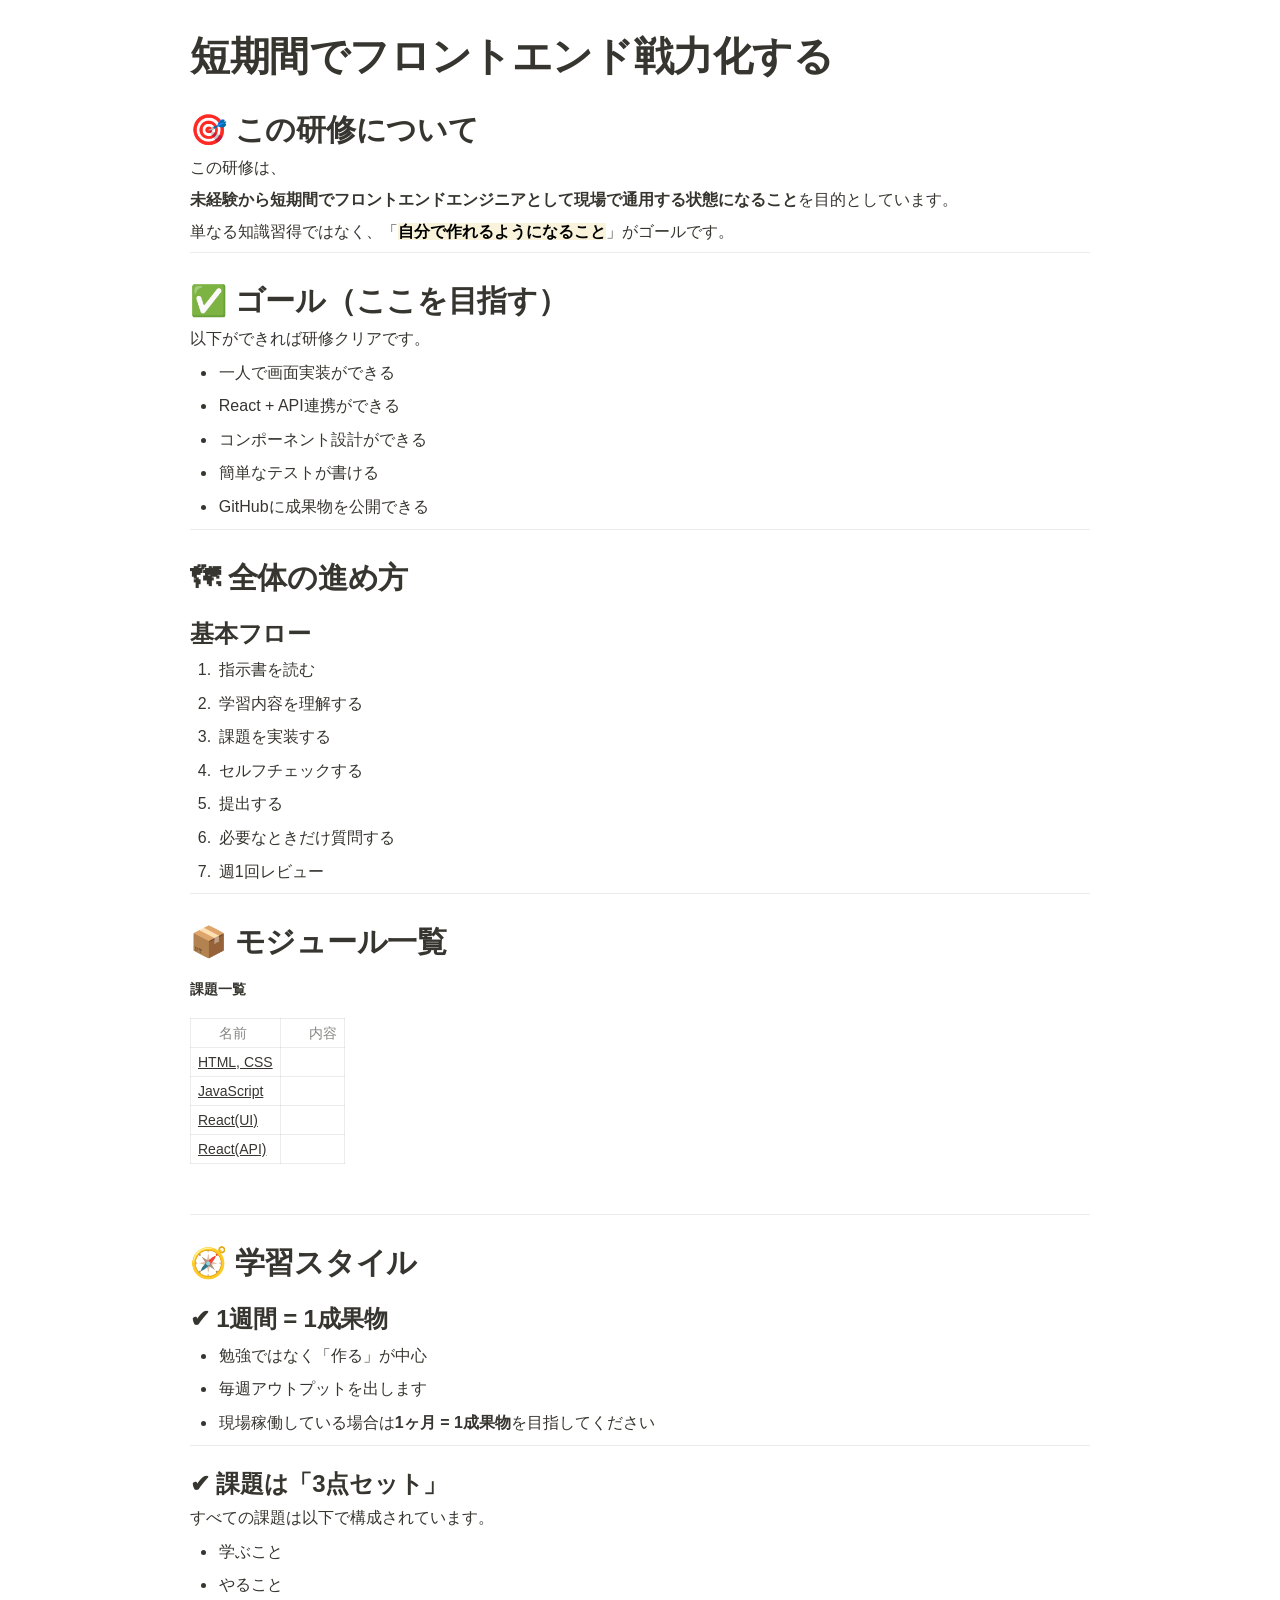
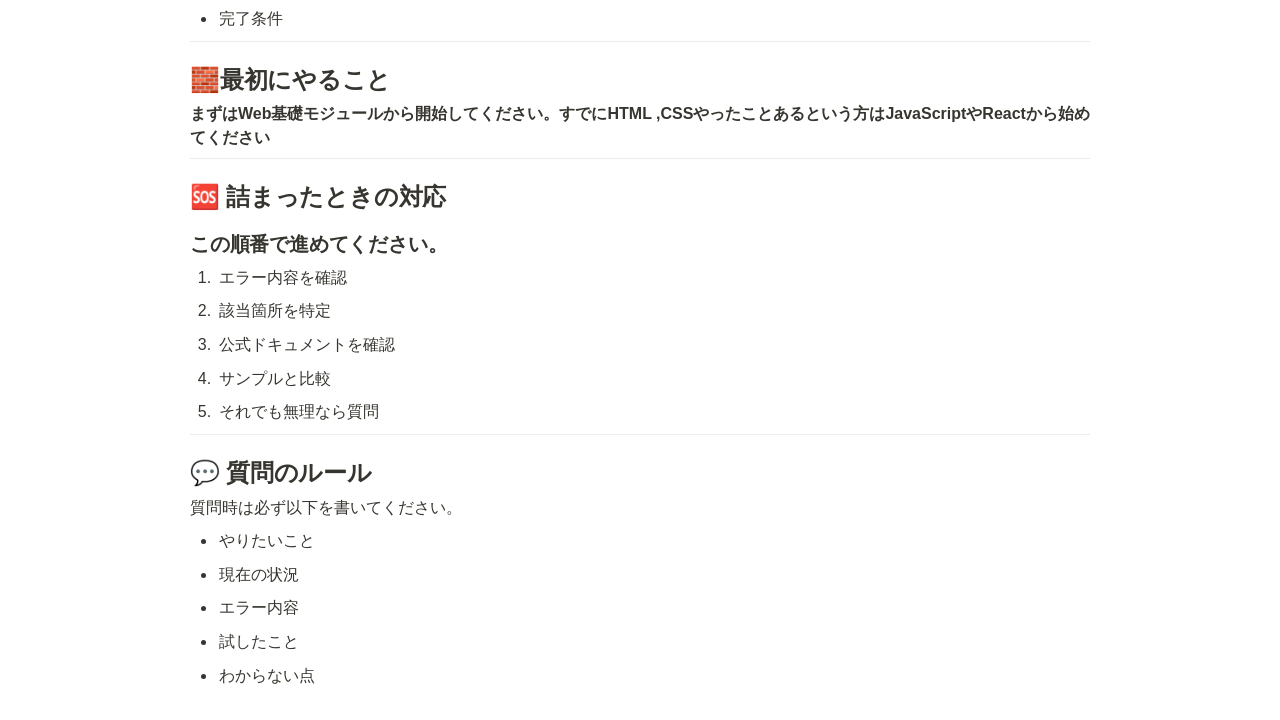
==== index.html @ ca1a8e18 "first-commit" ====
<html><head><meta http-equiv="Content-Type" content="text/html; charset=utf-8"/><title>短期間でフロントエンド戦力化する</title><style>
/* cspell:disable-file */
/* webkit printing magic: print all background colors */
html {
	-webkit-print-color-adjust: exact;
}
* {
	box-sizing: border-box;
	-webkit-print-color-adjust: exact;
}

html,
body {
	margin: 0;
	padding: 0;
}
@media only screen {
	body {
		margin: 2em auto;
		max-width: 900px;
		color: rgb(55, 53, 47);
	}
}

body {
	line-height: 1.5;
	white-space: pre-wrap;
}

a,
a.visited {
	color: inherit;
	text-decoration: underline;
}

.pdf-relative-link-path {
	font-size: 80%;
	color: #444;
}

h1,
h2,
h3 {
	letter-spacing: -0.01em;
	line-height: 1.2;
	font-weight: 600;
	margin-bottom: 0;
}

/* Override strong tags inside headings to maintain consistent weight */
h1 strong,
h2 strong,
h3 strong {
	font-weight: 600;
}

.page-title {
	font-size: 2.5rem;
	font-weight: 700;
	margin-top: 0;
	margin-bottom: 0.75em;
}

h1 {
	font-size: 1.875rem;
	margin-top: 1.875rem;
}

h2 {
	font-size: 1.5rem;
	margin-top: 1.5rem;
}

h3 {
	font-size: 1.25rem;
	margin-top: 1.25rem;
}

.source {
	border: 1px solid #ddd;
	border-radius: 3px;
	padding: 1.5em;
	word-break: break-all;
}

.callout {
	border-radius: 10px;
	padding: 1rem;
}

figure {
	margin: 1.25em 0;
	page-break-inside: avoid;
}

figcaption {
	opacity: 0.5;
	font-size: 85%;
	margin-top: 0.5em;
}

mark {
	background-color: transparent;
}

.indented {
	padding-left: 1.5em;
}

hr {
	background: transparent;
	display: block;
	width: 100%;
	height: 1px;
	visibility: visible;
	border: none;
	border-bottom: 1px solid rgba(55, 53, 47, 0.09);
}

img {
	max-width: 100%;
}

@media only print {
	img {
		max-height: 100vh;
		object-fit: contain;
	}

	table.collection-content {
		width: 100%;
		table-layout: fixed;
	}

	table.collection-content th,
	table.collection-content td {
		overflow-wrap: anywhere;
	}

	table.collection-content td > .user,
	table.collection-content td > time {
		white-space: pre-wrap;
	}
}

@page {
	margin: 1in;
}

.collection-content-wrapper {
	overflow-x: auto;
}

@media only print {
	.collection-content-wrapper {
		overflow-x: visible;
	}
}

.collection-content {
	font-size: 0.875rem;
}

.collection-content td {
	white-space: pre-wrap;
	word-break: break-word;
}

.column-list {
	display: flex;
	gap: 46px;
}

.column {
	min-width: 0;
	overflow: hidden;
}

.column > *:first-child {
	margin-top: 0;
}

.table_of_contents-item {
	display: block;
	font-size: 0.875rem;
	line-height: 1.3;
	padding: 0.125rem;
}

.table_of_contents-indent-1 {
	margin-left: 1.5rem;
}

.table_of_contents-indent-2 {
	margin-left: 3rem;
}

.table_of_contents-indent-3 {
	margin-left: 4.5rem;
}

.table_of_contents-link {
	text-decoration: none;
	opacity: 0.7;
	border-bottom: 1px solid rgba(55, 53, 47, 0.18);
}

table,
th,
td {
	border: 1px solid rgba(55, 53, 47, 0.09);
	border-collapse: collapse;
}

table {
	border-left: none;
	border-right: none;
}

th,
td {
	font-weight: normal;
	padding: 0.25em 0.5em;
	line-height: 1.5;
	min-height: 1.5em;
	text-align: left;
}

th {
	color: rgba(55, 53, 47, 0.6);
}

ol,
ul {
	margin: 0;
	margin-block-start: 0.6em;
	margin-block-end: 0.6em;
}

li > ol:first-child,
li > ul:first-child {
	margin-block-start: 0.6em;
}

ul > li {
	list-style: disc;
}

ul.to-do-list {
	padding-inline-start: 0;
}

ul.to-do-list > li {
	list-style: none;
}

.to-do-children-checked {
	text-decoration: line-through;
	opacity: 0.375;
}

ul.toggle > li {
	list-style: none;
}

ul {
	padding-inline-start: 1.7em;
}

ul > li {
	padding-left: 0.1em;
}

ol {
	padding-inline-start: 1.6em;
}

ol > li {
	padding-left: 0.2em;
}

.mono ol {
	padding-inline-start: 2em;
}

.mono ol > li {
	text-indent: -0.4em;
}

.toggle {
	padding-inline-start: 0em;
	list-style-type: none;
}

/* Indent toggle children */
.toggle > li > details {
	padding-left: 1.7em;
}

.toggle > li > details > summary {
	margin-left: -1.1em;
}

.selected-value {
	display: inline-block;
	padding: 0 0.5em;
	background: rgba(206, 205, 202, 0.5);
	border-radius: 3px;
	margin-right: 0.5em;
	margin-top: 0.3em;
	margin-bottom: 0.3em;
	white-space: nowrap;
}

.collection-title {
	display: inline-block;
	margin-right: 1em;
}

.page-description {
	margin-bottom: 2em;
}

.simple-table {
	margin-top: 1em;
	font-size: 0.875rem;
	empty-cells: show;
}
.simple-table td {
	height: 29px;
	min-width: 120px;
}

.simple-table th {
	height: 29px;
	min-width: 120px;
}

.simple-table-header-color {
	background: rgb(247, 246, 243);
	color: black;
}
.simple-table-header {
	font-weight: 500;
}

time {
	opacity: 0.5;
}

.icon {
	display: inline-flex;
	align-items: center;
	justify-content: center;
	max-width: 1.2em;
	max-height: 1.2em;
	text-decoration: none;
	vertical-align: text-bottom;
	margin-right: 0.5em;
}

img.icon {
	border-radius: 3px;
}

.callout img.notion-static-icon {
	width: 1em;
	height: 1em;
}

.callout p {
	margin: 0;
}

.callout h1,
.callout h2,
.callout h3 {
	margin: 0 0 0.6rem;
}

.user-icon {
	width: 1.5em;
	height: 1.5em;
	border-radius: 100%;
	margin-right: 0.5rem;
}

.user-icon-inner {
	font-size: 0.8em;
}

.text-icon {
	border: 1px solid #000;
	text-align: center;
}

.page-cover-image {
	display: block;
	object-fit: cover;
	width: 100%;
	max-height: 30vh;
}

.page-header-icon {
	font-size: 3rem;
	margin-bottom: 1rem;
}

.page-header-icon-with-cover {
	margin-top: -0.72em;
	margin-left: 0.07em;
}

.page-header-icon img {
	border-radius: 3px;
}

.link-to-page {
	margin: 1em 0;
	padding: 0;
	border: none;
	font-weight: 500;
}

p > .user {
	opacity: 0.5;
}

td > .user,
td > time {
	white-space: nowrap;
}

input[type="checkbox"] {
	transform: scale(1.5);
	margin-right: 0.6em;
	vertical-align: middle;
}

p {
	margin-top: 0.5em;
	margin-bottom: 0.5em;
}

.image {
	border: none;
	margin: 1.5em 0;
	padding: 0;
	border-radius: 0;
	text-align: center;
}

.code,
code {
	background: rgba(135, 131, 120, 0.15);
	border-radius: 3px;
	padding: 0.2em 0.4em;
	border-radius: 3px;
	font-size: 85%;
	tab-size: 2;
}

code {
	color: #eb5757;
}

.code {
	padding: 1.5em 1em;
}

.code-wrap {
	white-space: pre-wrap;
	word-break: break-all;
}

.code > code {
	background: none;
	padding: 0;
	font-size: 100%;
	color: inherit;
}

blockquote {
	font-size: 1em;
	margin: 1em 0;
	padding-left: 1em;
	border-left: 3px solid rgb(55, 53, 47);
}

blockquote.quote-large {
	font-size: 1.25em;
}

.bookmark {
	text-decoration: none;
	max-height: 8em;
	padding: 0;
	display: flex;
	width: 100%;
	align-items: stretch;
}

.bookmark-title {
	font-size: 0.85em;
	overflow: hidden;
	text-overflow: ellipsis;
	height: 1.75em;
	white-space: nowrap;
}

.bookmark-text {
	display: flex;
	flex-direction: column;
}

.bookmark-info {
	flex: 4 1 180px;
	padding: 12px 14px 14px;
	display: flex;
	flex-direction: column;
	justify-content: space-between;
}

.bookmark-image {
	width: 33%;
	flex: 1 1 180px;
	display: block;
	position: relative;
	object-fit: cover;
	border-radius: 1px;
}

.bookmark-description {
	color: rgba(55, 53, 47, 0.6);
	font-size: 0.75em;
	overflow: hidden;
	max-height: 4.5em;
	word-break: break-word;
}

.bookmark-href {
	font-size: 0.75em;
	margin-top: 0.25em;
}

.sans { font-family: ui-sans-serif, -apple-system, BlinkMacSystemFont, "Segoe UI Variable Display", "Segoe UI", Helvetica, "Apple Color Emoji", "Noto Sans Arabic", "Noto Sans Hebrew", Arial, sans-serif, "Segoe UI Emoji", "Segoe UI Symbol"; }
.code { font-family: "SFMono-Regular", Menlo, Consolas, "PT Mono", "Liberation Mono", Courier, monospace; }
.serif { font-family: Lyon-Text, Georgia, ui-serif, serif; }
.mono { font-family: iawriter-mono, Nitti, Menlo, Courier, monospace; }
.pdf .sans { font-family: Inter, ui-sans-serif, -apple-system, BlinkMacSystemFont, "Segoe UI Variable Display", "Segoe UI", Helvetica, "Apple Color Emoji", "Noto Sans Arabic", "Noto Sans Hebrew", Arial, sans-serif, "Segoe UI Emoji", "Segoe UI Symbol", 'Twemoji', 'Noto Color Emoji', 'Noto Sans CJK JP'; }
.pdf:lang(zh-CN) .sans { font-family: Inter, ui-sans-serif, -apple-system, BlinkMacSystemFont, "Segoe UI Variable Display", "Segoe UI", Helvetica, "Apple Color Emoji", "Noto Sans Arabic", "Noto Sans Hebrew", Arial, sans-serif, "Segoe UI Emoji", "Segoe UI Symbol", 'Twemoji', 'Noto Color Emoji', 'Noto Sans CJK SC'; }
.pdf:lang(zh-TW) .sans { font-family: Inter, ui-sans-serif, -apple-system, BlinkMacSystemFont, "Segoe UI Variable Display", "Segoe UI", Helvetica, "Apple Color Emoji", "Noto Sans Arabic", "Noto Sans Hebrew", Arial, sans-serif, "Segoe UI Emoji", "Segoe UI Symbol", 'Twemoji', 'Noto Color Emoji', 'Noto Sans CJK TC'; }
.pdf:lang(ko-KR) .sans { font-family: Inter, ui-sans-serif, -apple-system, BlinkMacSystemFont, "Segoe UI Variable Display", "Segoe UI", Helvetica, "Apple Color Emoji", "Noto Sans Arabic", "Noto Sans Hebrew", Arial, sans-serif, "Segoe UI Emoji", "Segoe UI Symbol", 'Twemoji', 'Noto Color Emoji', 'Noto Sans CJK KR'; }
.pdf .code { font-family: Source Code Pro, "SFMono-Regular", Menlo, Consolas, "PT Mono", "Liberation Mono", Courier, monospace, 'Twemoji', 'Noto Color Emoji', 'Noto Sans Mono CJK JP'; }
.pdf:lang(zh-CN) .code { font-family: Source Code Pro, "SFMono-Regular", Menlo, Consolas, "PT Mono", "Liberation Mono", Courier, monospace, 'Twemoji', 'Noto Color Emoji', 'Noto Sans Mono CJK SC'; }
.pdf:lang(zh-TW) .code { font-family: Source Code Pro, "SFMono-Regular", Menlo, Consolas, "PT Mono", "Liberation Mono", Courier, monospace, 'Twemoji', 'Noto Color Emoji', 'Noto Sans Mono CJK TC'; }
.pdf:lang(ko-KR) .code { font-family: Source Code Pro, "SFMono-Regular", Menlo, Consolas, "PT Mono", "Liberation Mono", Courier, monospace, 'Twemoji', 'Noto Color Emoji', 'Noto Sans Mono CJK KR'; }
.pdf .serif { font-family: PT Serif, Lyon-Text, Georgia, ui-serif, serif, 'Twemoji', 'Noto Color Emoji', 'Noto Serif CJK JP'; }
.pdf:lang(zh-CN) .serif { font-family: PT Serif, Lyon-Text, Georgia, ui-serif, serif, 'Twemoji', 'Noto Color Emoji', 'Noto Serif CJK SC'; }
.pdf:lang(zh-TW) .serif { font-family: PT Serif, Lyon-Text, Georgia, ui-serif, serif, 'Twemoji', 'Noto Color Emoji', 'Noto Serif CJK TC'; }
.pdf:lang(ko-KR) .serif { font-family: PT Serif, Lyon-Text, Georgia, ui-serif, serif, 'Twemoji', 'Noto Color Emoji', 'Noto Serif CJK KR'; }
.pdf .mono { font-family: PT Mono, iawriter-mono, Nitti, Menlo, Courier, monospace, 'Twemoji', 'Noto Color Emoji', 'Noto Sans Mono CJK JP'; }
.pdf:lang(zh-CN) .mono { font-family: PT Mono, iawriter-mono, Nitti, Menlo, Courier, monospace, 'Twemoji', 'Noto Color Emoji', 'Noto Sans Mono CJK SC'; }
.pdf:lang(zh-TW) .mono { font-family: PT Mono, iawriter-mono, Nitti, Menlo, Courier, monospace, 'Twemoji', 'Noto Color Emoji', 'Noto Sans Mono CJK TC'; }
.pdf:lang(ko-KR) .mono { font-family: PT Mono, iawriter-mono, Nitti, Menlo, Courier, monospace, 'Twemoji', 'Noto Color Emoji', 'Noto Sans Mono CJK KR'; }
.highlight-default {
	color: rgba(44, 44, 43, 1);
}
.highlight-gray {
	color: rgba(125, 122, 117, 1);
	fill: rgba(125, 122, 117, 1);
}
.highlight-brown {
	color: rgba(159, 118, 90, 1);
	fill: rgba(159, 118, 90, 1);
}
.highlight-orange {
	color: rgba(210, 123, 45, 1);
	fill: rgba(210, 123, 45, 1);
}
.highlight-yellow {
	color: rgba(203, 148, 52, 1);
	fill: rgba(203, 148, 52, 1);
}
.highlight-teal {
	color: rgba(80, 148, 110, 1);
	fill: rgba(80, 148, 110, 1);
}
.highlight-blue {
	color: rgba(56, 125, 201, 1);
	fill: rgba(56, 125, 201, 1);
}
.highlight-purple {
	color: rgba(154, 107, 180, 1);
	fill: rgba(154, 107, 180, 1);
}
.highlight-pink {
	color: rgba(193, 76, 138, 1);
	fill: rgba(193, 76, 138, 1);
}
.highlight-red {
	color: rgba(207, 81, 72, 1);
	fill: rgba(207, 81, 72, 1);
}
.highlight-default_background {
	color: rgba(44, 44, 43, 1);
}
.highlight-gray_background {
	background: rgba(42, 28, 0, 0.07);
}
.highlight-brown_background {
	background: rgba(139, 46, 0, 0.086);
}
.highlight-orange_background {
	background: rgba(224, 101, 1, 0.129);
}
.highlight-yellow_background {
	background: rgba(211, 168, 0, 0.137);
}
.highlight-teal_background {
	background: rgba(0, 100, 45, 0.09);
}
.highlight-blue_background {
	background: rgba(0, 124, 215, 0.094);
}
.highlight-purple_background {
	background: rgba(102, 0, 178, 0.078);
}
.highlight-pink_background {
	background: rgba(197, 0, 93, 0.086);
}
.highlight-red_background {
	background: rgba(223, 22, 0, 0.094);
}
.block-color-default {
	color: inherit;
	fill: inherit;
}
.block-color-gray {
	color: rgba(125, 122, 117, 1);
	fill: rgba(125, 122, 117, 1);
}
.block-color-brown {
	color: rgba(159, 118, 90, 1);
	fill: rgba(159, 118, 90, 1);
}
.block-color-orange {
	color: rgba(210, 123, 45, 1);
	fill: rgba(210, 123, 45, 1);
}
.block-color-yellow {
	color: rgba(203, 148, 52, 1);
	fill: rgba(203, 148, 52, 1);
}
.block-color-teal {
	color: rgba(80, 148, 110, 1);
	fill: rgba(80, 148, 110, 1);
}
.block-color-blue {
	color: rgba(56, 125, 201, 1);
	fill: rgba(56, 125, 201, 1);
}
.block-color-purple {
	color: rgba(154, 107, 180, 1);
	fill: rgba(154, 107, 180, 1);
}
.block-color-pink {
	color: rgba(193, 76, 138, 1);
	fill: rgba(193, 76, 138, 1);
}
.block-color-red {
	color: rgba(207, 81, 72, 1);
	fill: rgba(207, 81, 72, 1);
}
.block-color-default_background {
	color: inherit;
	fill: inherit;
}
.block-color-gray_background {
	background: rgba(240, 239, 237, 1);
}
.block-color-brown_background {
	background: rgba(245, 237, 233, 1);
}
.block-color-orange_background {
	background: rgba(251, 235, 222, 1);
}
.block-color-yellow_background {
	background: rgba(249, 243, 220, 1);
}
.block-color-teal_background {
	background: rgba(232, 241, 236, 1);
}
.block-color-blue_background {
	background: rgba(229, 242, 252, 1);
}
.block-color-purple_background {
	background: rgba(243, 235, 249, 1);
}
.block-color-pink_background {
	background: rgba(250, 233, 241, 1);
}
.block-color-red_background {
	background: rgba(252, 233, 231, 1);
}
.select-value-color-default { background-color: rgba(42, 28, 0, 0.07); }
.select-value-color-gray { background-color: rgba(28, 19, 1, 0.11); }
.select-value-color-brown { background-color: rgba(127, 51, 0, 0.156); }
.select-value-color-orange { background-color: rgba(196, 88, 0, 0.203); }
.select-value-color-yellow { background-color: rgba(209, 156, 0, 0.282); }
.select-value-color-green { background-color: rgba(0, 96, 38, 0.156); }
.select-value-color-blue { background-color: rgba(0, 118, 217, 0.203); }
.select-value-color-purple { background-color: rgba(92, 0, 163, 0.141); }
.select-value-color-pink { background-color: rgba(183, 0, 78, 0.152); }
.select-value-color-red { background-color: rgba(206, 24, 0, 0.164); }

.checkbox {
	display: inline-flex;
	vertical-align: text-bottom;
	width: 16;
	height: 16;
	background-size: 16px;
	margin-left: 2px;
	margin-right: 5px;
}

.checkbox-on {
	background-image: url("data:image/svg+xml;charset=UTF-8,%3Csvg%20width%3D%2216%22%20height%3D%2216%22%20viewBox%3D%220%200%2016%2016%22%20fill%3D%22none%22%20xmlns%3D%22http%3A%2F%2Fwww.w3.org%2F2000%2Fsvg%22%3E%0A%3Crect%20width%3D%2216%22%20height%3D%2216%22%20fill%3D%22%2358A9D7%22%2F%3E%0A%3Cpath%20d%3D%22M6.71429%2012.2852L14%204.9995L12.7143%203.71436L6.71429%209.71378L3.28571%206.2831L2%207.57092L6.71429%2012.2852Z%22%20fill%3D%22white%22%2F%3E%0A%3C%2Fsvg%3E");
}

.checkbox-off {
	background-image: url("data:image/svg+xml;charset=UTF-8,%3Csvg%20width%3D%2216%22%20height%3D%2216%22%20viewBox%3D%220%200%2016%2016%22%20fill%3D%22none%22%20xmlns%3D%22http%3A%2F%2Fwww.w3.org%2F2000%2Fsvg%22%3E%0A%3Crect%20x%3D%220.75%22%20y%3D%220.75%22%20width%3D%2214.5%22%20height%3D%2214.5%22%20fill%3D%22white%22%20stroke%3D%22%2336352F%22%20stroke-width%3D%221.5%22%2F%3E%0A%3C%2Fsvg%3E");
}
	
</style></head><body><article id="3305cdaf-9ce3-803c-8347-d9423adc3798" class="page sans"><header><h1 class="page-title" dir="auto">短期間でフロントエンド戦力化する</h1><p class="page-description" dir="auto"></p></header><div class="page-body"><div style="display:contents" dir="auto"><h1 id="3335cdaf-9ce3-806a-be93-f595d2a28390" class=""><strong>🎯 この研修について</strong></h1></div><div style="display:contents" dir="auto"><p id="3335cdaf-9ce3-8034-85f7-ce321fa978da" class="">この研修は、</p></div><div style="display:contents" dir="auto"><p id="3335cdaf-9ce3-80df-a3aa-fc643800ed77" class=""><strong>未経験から短期間でフロントエンドエンジニアとして現場で通用する状態になること</strong>を目的としています。</p></div><div style="display:contents" dir="auto"><p id="3335cdaf-9ce3-8096-8b3e-f5fcc4c3b5fb" class="">単なる知識習得ではなく、「<mark class="highlight-yellow_background"><strong>自分で作れるようになること</strong></mark>」がゴールです。</p></div><div style="display:contents" dir="auto"><hr id="3335cdaf-9ce3-8056-abeb-e0462c2577d5"/></div><div style="display:contents" dir="auto"><h1 id="3335cdaf-9ce3-80c1-b13e-d5dbb8b5e3d9" class=""><strong>✅ ゴール（ここを目指す）</strong></h1></div><div style="display:contents" dir="auto"><p id="3335cdaf-9ce3-80d8-bec1-ffcb9b9901aa" class="">以下ができれば研修クリアです。</p></div><div style="display:contents" dir="auto"><ul id="3335cdaf-9ce3-8014-bc80-d70372aec936" class="bulleted-list"><li style="list-style-type:disc">一人で画面実装ができる</li></ul></div><div style="display:contents" dir="auto"><ul id="3335cdaf-9ce3-80c3-9c49-ff8bae55412e" class="bulleted-list"><li style="list-style-type:disc">React + API連携ができる</li></ul></div><div style="display:contents" dir="auto"><ul id="3335cdaf-9ce3-8043-87c7-f4c6fb5c9bbc" class="bulleted-list"><li style="list-style-type:disc">コンポーネント設計ができる</li></ul></div><div style="display:contents" dir="auto"><ul id="3335cdaf-9ce3-8036-b016-d99ef5eaf598" class="bulleted-list"><li style="list-style-type:disc">簡単なテストが書ける</li></ul></div><div style="display:contents" dir="auto"><ul id="3335cdaf-9ce3-80a9-a5fb-f0ed872b6ab4" class="bulleted-list"><li style="list-style-type:disc">GitHubに成果物を公開できる</li></ul></div><div style="display:contents" dir="auto"><hr id="3335cdaf-9ce3-80da-9954-fe4badf7479b"/></div><div style="display:contents" dir="auto"><h1 id="3335cdaf-9ce3-804d-867f-f18ce11d45e1" class=""><strong>🗺 全体の進め方</strong></h1></div><div style="display:contents" dir="auto"><h2 id="3335cdaf-9ce3-8000-a2b0-df2b71621f54" class=""><strong>基本フロー</strong></h2></div><div style="display:contents" dir="auto"><ol type="1" id="3335cdaf-9ce3-80b8-a2cb-dea7b8919be2" class="numbered-list" start="1"><li>指示書を読む</li></ol></div><div style="display:contents" dir="auto"><ol type="1" id="3335cdaf-9ce3-8077-a64c-c9e68ee8408e" class="numbered-list" start="2"><li>学習内容を理解する</li></ol></div><div style="display:contents" dir="auto"><ol type="1" id="3335cdaf-9ce3-809f-b067-f3b81c79a13f" class="numbered-list" start="3"><li>課題を実装する</li></ol></div><div style="display:contents" dir="auto"><ol type="1" id="3335cdaf-9ce3-80e4-b727-dd4b10adae42" class="numbered-list" start="4"><li>セルフチェックする</li></ol></div><div style="display:contents" dir="auto"><ol type="1" id="3335cdaf-9ce3-808b-aee2-e8ac2fb29cfc" class="numbered-list" start="5"><li>提出する</li></ol></div><div style="display:contents" dir="auto"><ol type="1" id="3335cdaf-9ce3-8034-a337-c9fef21c2787" class="numbered-list" start="6"><li>必要なときだけ質問する</li></ol></div><div style="display:contents" dir="auto"><ol type="1" id="3335cdaf-9ce3-8067-92eb-f88f49f0f8fa" class="numbered-list" start="7"><li>週1回レビュー<br/></li></ol></div><div style="display:contents" dir="auto"><hr id="3335cdaf-9ce3-8088-8eb8-ef779846d679"/></div><div style="display:contents" dir="auto"><h1 id="3335cdaf-9ce3-80d9-89b6-d6332583d1de" class=""><strong>📦 モジュール一覧</strong></h1></div><div style="display:contents" dir="ltr"><div id="3305cdaf-9ce3-8091-8cb0-e9555df267b6" class="collection-content"><h4 class="collection-title">課題一覧</h4><div class="collection-content-wrapper"><table class="collection-content"><thead><tr><th><span class="icon property-icon"><img src="https://www.notion.so/icons/font_gray.svg" style="width:14px;height:14px;display:block"/></span>名前</th><th><span class="icon property-icon"><img src="https://www.notion.so/icons/description_gray.svg" style="width:14px;height:14px;display:block"/></span>内容</th></tr></thead><tbody><tr id="3335cdaf-9ce3-8056-9c44-ef3bc2514c99"><td class="cell-title"><a href="https://www.notion.so/HTML-CSS-3335cdaf9ce380569c44ef3bc2514c99?pvs=21">HTML, CSS</a></td><td class="cell-iHBe"></td></tr><tr id="3335cdaf-9ce3-8024-9a4e-e864d492f6ec"><td class="cell-title"><a href="https://www.notion.so/JavaScript-3335cdaf9ce380249a4ee864d492f6ec?pvs=21">JavaScript</a></td><td class="cell-iHBe"></td></tr><tr id="3335cdaf-9ce3-8077-ac24-d0431fa71d41"><td class="cell-title"><a href="https://www.notion.so/React-UI-3335cdaf9ce38077ac24d0431fa71d41?pvs=21">React(UI)</a></td><td class="cell-iHBe"></td></tr><tr id="3345cdaf-9ce3-8047-ad02-d87e9e805f46"><td class="cell-title"><a href="https://www.notion.so/React-API-3345cdaf9ce38047ad02d87e9e805f46?pvs=21">React(API)</a></td><td class="cell-iHBe"></td></tr></tbody></table></div><br/><br/></div></div><div style="display:contents" dir="auto"><hr id="3335cdaf-9ce3-80c1-84dd-de473d7effca"/></div><div style="display:contents" dir="auto"><h1 id="3335cdaf-9ce3-8094-a4cd-d66d1e2ab190" class=""><strong>🧭 学習スタイル</strong></h1></div><div style="display:contents" dir="auto"><h2 id="3335cdaf-9ce3-8046-9850-f8ce608974aa" class=""><strong>✔ 1週間 = 1成果物</strong></h2></div><div style="display:contents" dir="auto"><ul id="3335cdaf-9ce3-80bb-87e2-fdcfaf79430c" class="bulleted-list"><li style="list-style-type:disc">勉強ではなく「作る」が中心</li></ul></div><div style="display:contents" dir="auto"><ul id="3335cdaf-9ce3-80fe-bcec-dde34a2e60dc" class="bulleted-list"><li style="list-style-type:disc">毎週アウトプットを出します</li></ul></div><div style="display:contents" dir="auto"><ul id="3345cdaf-9ce3-80a9-93c7-e136307e31d7" class="bulleted-list"><li style="list-style-type:disc">現場稼働している場合は<strong>1ヶ月 = 1成果物</strong>を目指してください</li></ul></div><div style="display:contents" dir="auto"><hr id="3335cdaf-9ce3-8097-adb6-fa17de195d2b"/></div><div style="display:contents" dir="auto"><h2 id="3335cdaf-9ce3-8069-86b9-caef43ad4980" class=""><strong>✔ 課題は「3点セット」</strong></h2></div><div style="display:contents" dir="auto"><p id="3335cdaf-9ce3-80a3-a74b-c7a1936fc6ed" class="">すべての課題は以下で構成されています。</p></div><div style="display:contents" dir="auto"><ul id="3335cdaf-9ce3-80be-afb3-e678aec4d72e" class="bulleted-list"><li style="list-style-type:disc">学ぶこと</li></ul></div><div style="display:contents" dir="auto"><ul id="3335cdaf-9ce3-80f9-8f63-ec4f5e7539bd" class="bulleted-list"><li style="list-style-type:disc">やること</li></ul></div><div style="display:contents" dir="auto"><ul id="3335cdaf-9ce3-8047-9052-fcef6585863a" class="bulleted-list"><li style="list-style-type:disc">完了条件</li></ul></div><div style="display:contents" dir="auto"><hr id="3335cdaf-9ce3-8084-ba9b-f97b90016f9e"/></div><div style="display:contents" dir="auto"><h2 id="3305cdaf-9ce3-80b1-94d0-d1004d0f2805" class=""><strong>🧱</strong>最初にやること</h2></div><div style="display:contents" dir="auto"><p id="3335cdaf-9ce3-8032-887f-fb161c263f85" class=""><strong>まずはWeb基礎モジュールから開始してください。すでにHTML ,CSSやったことあるという方はJavaScriptやReactから始めてください</strong><br/></p></div><div style="display:contents" dir="auto"><hr id="3335cdaf-9ce3-8040-9743-e1fda12bb545"/></div><div style="display:contents" dir="auto"><h2 id="3335cdaf-9ce3-80a2-88f1-cabca502e67c" class=""><strong>🆘 詰まったときの対応</strong></h2></div><div style="display:contents" dir="auto"><h3 id="3335cdaf-9ce3-8004-bb78-e2eb158c4860" class="">この順番で進めてください。</h3></div><div style="display:contents" dir="auto"><ol type="1" id="3335cdaf-9ce3-80dd-9616-e2b5c5883fb7" class="numbered-list" start="1"><li>エラー内容を確認</li></ol></div><div style="display:contents" dir="auto"><ol type="1" id="3335cdaf-9ce3-80f2-bc24-f034c21248ac" class="numbered-list" start="2"><li>該当箇所を特定</li></ol></div><div style="display:contents" dir="auto"><ol type="1" id="3335cdaf-9ce3-80c0-a611-da4716ba846f" class="numbered-list" start="3"><li>公式ドキュメントを確認</li></ol></div><div style="display:contents" dir="auto"><ol type="1" id="3335cdaf-9ce3-803a-9eb0-f65fe1168c12" class="numbered-list" start="4"><li>サンプルと比較</li></ol></div><div style="display:contents" dir="auto"><ol type="1" id="3335cdaf-9ce3-8038-89d0-d0ab034ce348" class="numbered-list" start="5"><li>それでも無理なら質問</li></ol></div><div style="display:contents" dir="auto"><hr id="3305cdaf-9ce3-80a1-b641-c1b2d4328379"/></div><div style="display:contents" dir="auto"><h2 id="3335cdaf-9ce3-80cc-b22d-d0d0b5f29e3e" class=""><strong>💬 質問のルール</strong></h2></div><div style="display:contents" dir="auto"><p id="3335cdaf-9ce3-8065-ae59-e7e4c51ad81e" class="">質問時は必ず以下を書いてください。</p></div><div style="display:contents" dir="auto"><ul id="3335cdaf-9ce3-80b7-bc2d-d7c6c623394c" class="bulleted-list"><li style="list-style-type:disc">やりたいこと</li></ul></div><div style="display:contents" dir="auto"><ul id="3335cdaf-9ce3-80d5-835c-cf101887271d" class="bulleted-list"><li style="list-style-type:disc">現在の状況</li></ul></div><div style="display:contents" dir="auto"><ul id="3335cdaf-9ce3-8008-9cc2-f2abcc373970" class="bulleted-list"><li style="list-style-type:disc">エラー内容</li></ul></div><div style="display:contents" dir="auto"><ul id="3335cdaf-9ce3-8029-941f-d3773d22772c" class="bulleted-list"><li style="list-style-type:disc">試したこと</li></ul></div><div style="display:contents" dir="auto"><ul id="3335cdaf-9ce3-80d9-8bd9-d19d2eef53a1" class="bulleted-list"><li style="list-style-type:disc">わからない点</li></ul></div></div></article><span class="sans" style="font-size:14px;padding-top:2em"></span></body></html>
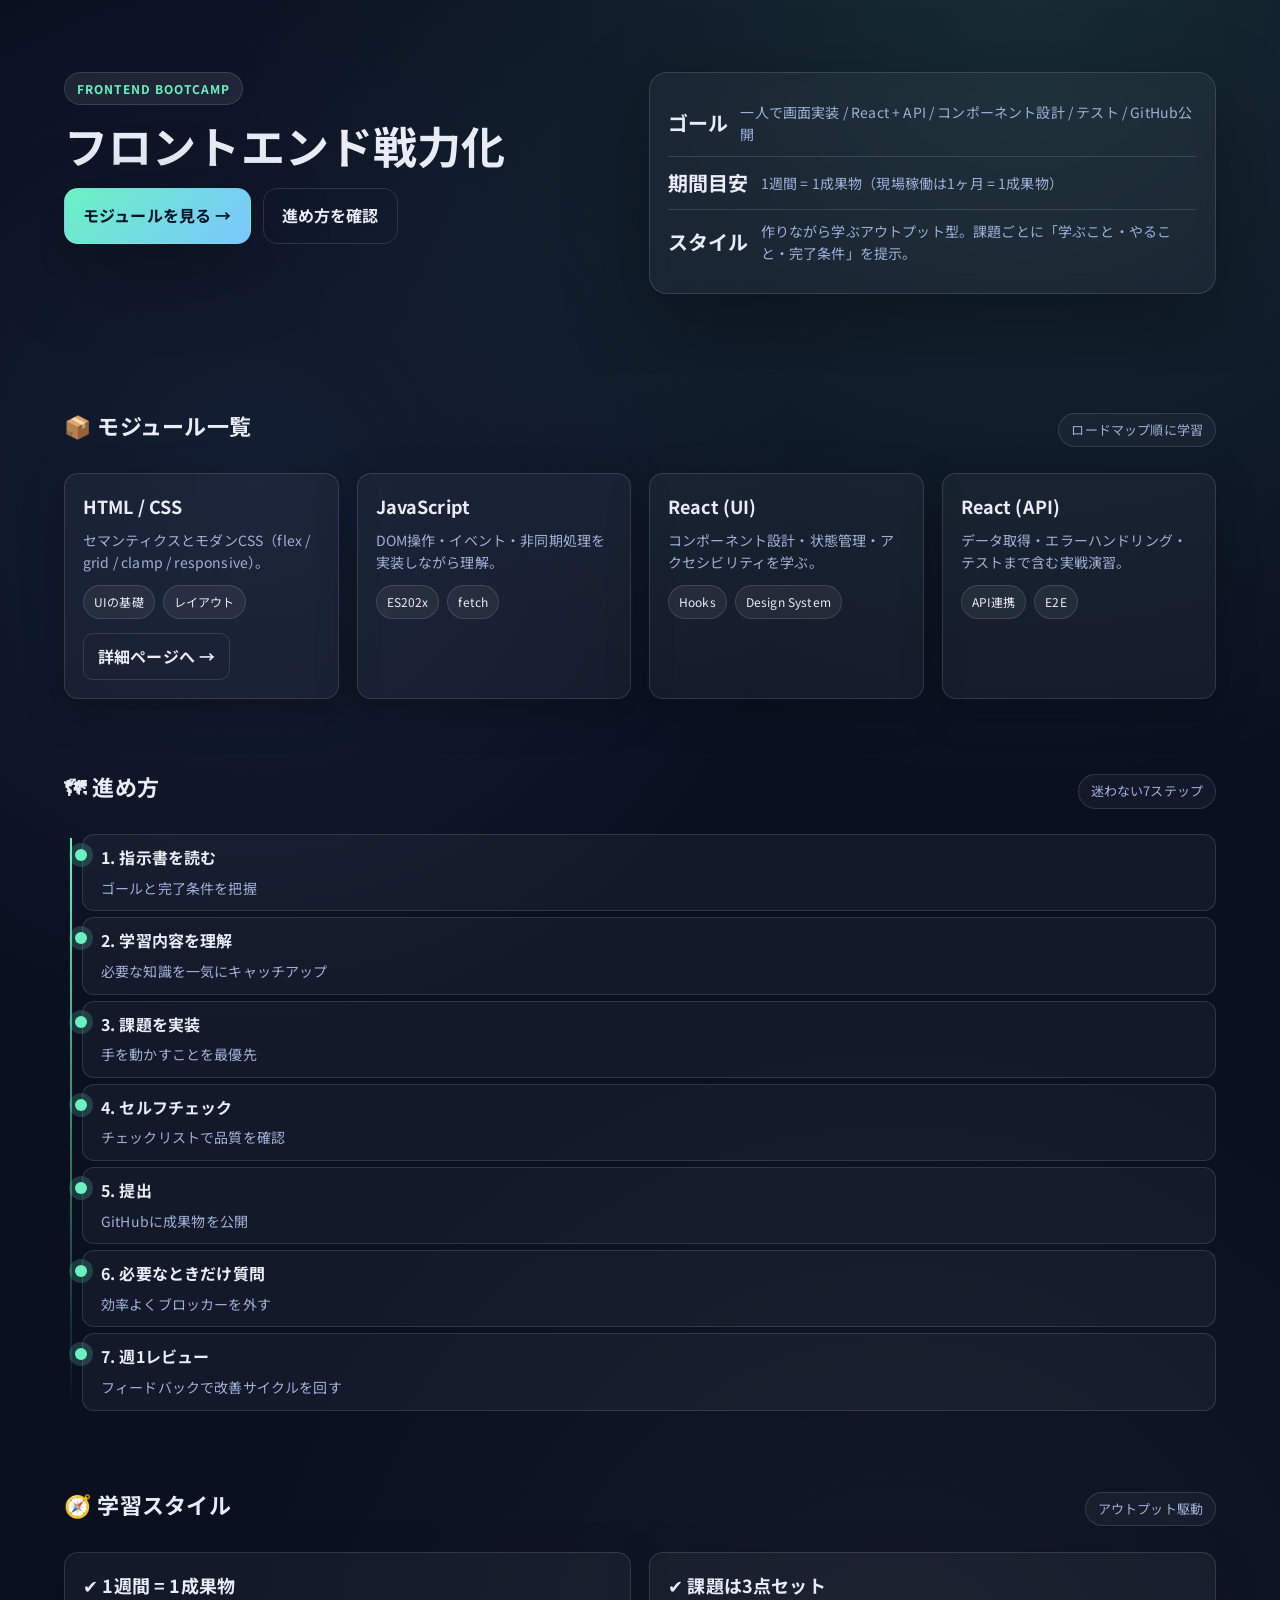
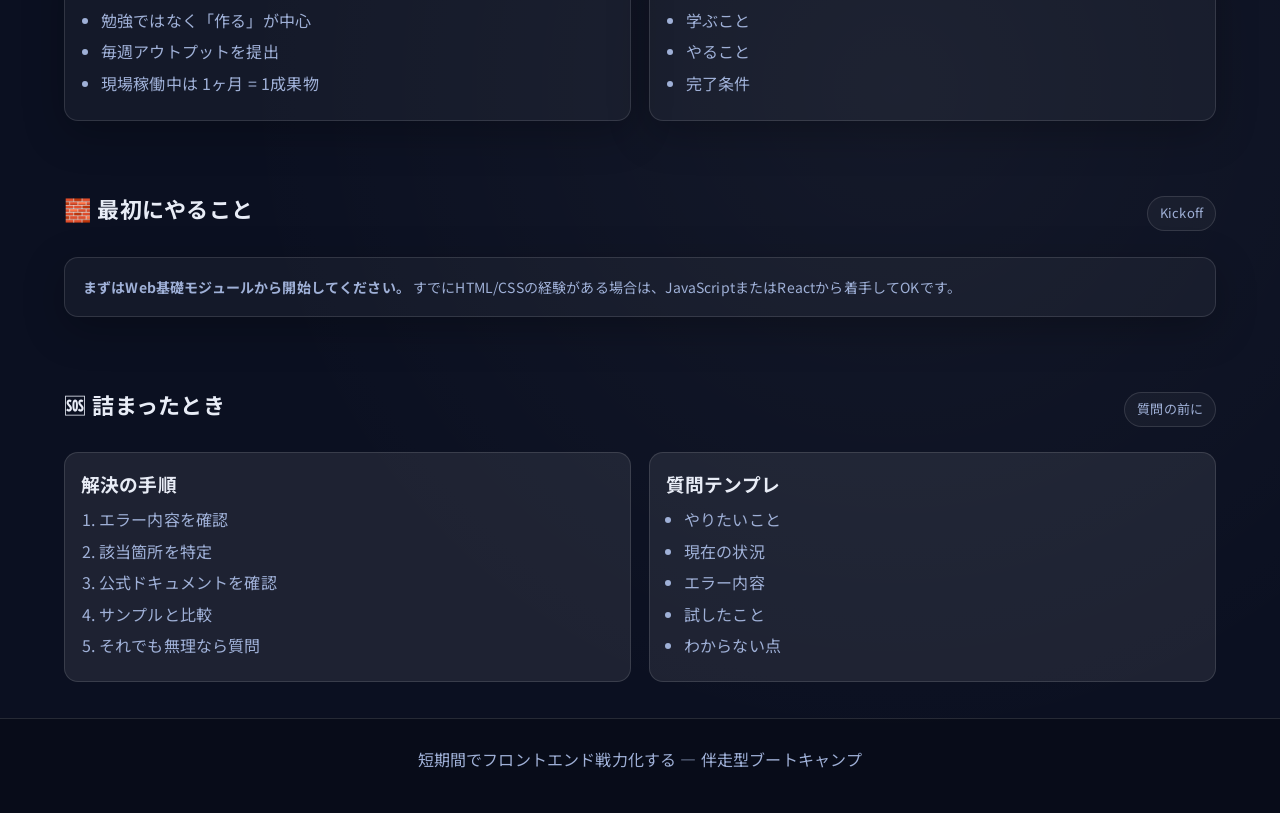
==== commit b9f127ca: "feat: html-cssを追加" ====
--- a/index.html
+++ b/index.html
@@ -1,735 +1,156 @@
-<html><head><meta http-equiv="Content-Type" content="text/html; charset=utf-8"/><title>短期間でフロントエンド戦力化する</title><style>
-/* cspell:disable-file */
-/* webkit printing magic: print all background colors */
-html {
-	-webkit-print-color-adjust: exact;
-}
-* {
-	box-sizing: border-box;
-	-webkit-print-color-adjust: exact;
-}
+<!DOCTYPE html>
+<html lang="ja">
+<head>
+  <meta charset="UTF-8" />
+  <meta name="viewport" content="width=device-width, initial-scale=1" />
+  <title>短期間でフロントエンド戦力化する | 研修トップ</title>
+  <link rel="preconnect" href="https://fonts.googleapis.com">
+  <link rel="preconnect" href="https://fonts.gstatic.com" crossorigin>
+  <link href="https://fonts.googleapis.com/css2?family=Space+Grotesk:wght@400;500;600;700&family=Noto+Sans+JP:wght@400;500;700&display=swap" rel="stylesheet">
+  <link rel="stylesheet" href="styles.css">
+</head>
+<body>
+  <header class="hero">
+    <div class="grid">
+      <div class="hero-content">
+        <div class="eyebrow">Frontend Bootcamp</div>
+        <h1>フロントエンド戦力化</h1>
+        <div class="cta-row">
+          <a class="btn-primary" href="#modules">モジュールを見る →</a>
+          <a class="btn-secondary" href="#flow">進め方を確認</a>
+        </div>
+      </div>
+      <div class="hero-card">
+        <div class="stat">
+          <strong>ゴール</strong>
+          <span>一人で画面実装 / React + API / コンポーネント設計 / テスト / GitHub公開</span>
+        </div>
+        <div class="stat">
+          <strong>期間目安</strong>
+          <span>1週間 = 1成果物（現場稼働は1ヶ月 = 1成果物）</span>
+        </div>
+        <div class="stat">
+          <strong>スタイル</strong>
+          <span>作りながら学ぶアウトプット型。課題ごとに「学ぶこと・やること・完了条件」を提示。</span>
+        </div>
+      </div>
+    </div>
+  </header>
 
-html,
-body {
-	margin: 0;
-	padding: 0;
-}
-@media only screen {
-	body {
-		margin: 2em auto;
-		max-width: 900px;
-		color: rgb(55, 53, 47);
-	}
-}
+  <section id="modules">
+    <div class="section-head">
+      <h2>📦 モジュール一覧</h2>
+      <span class="pill">ロードマップ順に学習</span>
+    </div>
+    <div class="grid">
+      <article class="card">
+        <h3>HTML / CSS</h3>
+        <p>セマンティクスとモダンCSS（flex / grid / clamp / responsive）。</p>
+        <div class="tag-row"><span class="tag">UIの基礎</span><span class="tag">レイアウト</span></div>
+        <div class="card-footer">
+          <a class="btn-secondary" href="html-css/index.html">詳細ページへ →</a>
+        </div>
+      </article>
+      <article class="card">
+        <h3>JavaScript</h3>
+        <p>DOM操作・イベント・非同期処理を実装しながら理解。</p>
+        <div class="tag-row"><span class="tag">ES202x</span><span class="tag">fetch</span></div>
+      </article>
+      <article class="card">
+        <h3>React (UI)</h3>
+        <p>コンポーネント設計・状態管理・アクセシビリティを学ぶ。</p>
+        <div class="tag-row"><span class="tag">Hooks</span><span class="tag">Design System</span></div>
+      </article>
+      <article class="card">
+        <h3>React (API)</h3>
+        <p>データ取得・エラーハンドリング・テストまで含む実戦演習。</p>
+        <div class="tag-row"><span class="tag">API連携</span><span class="tag">E2E</span></div>
+      </article>
+    </div>
+  </section>
 
-body {
-	line-height: 1.5;
-	white-space: pre-wrap;
-}
+  <section id="flow">
+    <div class="section-head">
+      <h2>🗺 進め方</h2>
+      <span class="pill">迷わない7ステップ</span>
+    </div>
+    <div class="timeline">
+      <div class="timeline-item"><strong>1. 指示書を読む</strong><span>ゴールと完了条件を把握</span></div>
+      <div class="timeline-item"><strong>2. 学習内容を理解</strong><span>必要な知識を一気にキャッチアップ</span></div>
+      <div class="timeline-item"><strong>3. 課題を実装</strong><span>手を動かすことを最優先</span></div>
+      <div class="timeline-item"><strong>4. セルフチェック</strong><span>チェックリストで品質を確認</span></div>
+      <div class="timeline-item"><strong>5. 提出</strong><span>GitHubに成果物を公開</span></div>
+      <div class="timeline-item"><strong>6. 必要なときだけ質問</strong><span>効率よくブロッカーを外す</span></div>
+      <div class="timeline-item"><strong>7. 週1レビュー</strong><span>フィードバックで改善サイクルを回す</span></div>
+    </div>
+  </section>
 
-a,
-a.visited {
-	color: inherit;
-	text-decoration: underline;
-}
+  <section id="style">
+    <div class="section-head">
+      <h2>🧭 学習スタイル</h2>
+      <span class="pill">アウトプット駆動</span>
+    </div>
+    <div class="layout-split">
+      <div class="card">
+        <h3>✔ 1週間 = 1成果物</h3>
+        <ul class="list">
+          <li>勉強ではなく「作る」が中心</li>
+          <li>毎週アウトプットを提出</li>
+          <li>現場稼働中は 1ヶ月 = 1成果物</li>
+        </ul>
+      </div>
+      <div class="card">
+        <h3>✔ 課題は3点セット</h3>
+        <ul class="list">
+          <li>学ぶこと</li>
+          <li>やること</li>
+          <li>完了条件</li>
+        </ul>
+      </div>
+    </div>
+  </section>
 
-.pdf-relative-link-path {
-	font-size: 80%;
-	color: #444;
-}
+  <section id="starter">
+    <div class="section-head">
+      <h2>🧱 最初にやること</h2>
+      <span class="pill">Kickoff</span>
+    </div>
+    <div class="card">
+      <p><strong>まずはWeb基礎モジュールから開始してください。</strong> すでにHTML/CSSの経験がある場合は、JavaScriptまたはReactから着手してOKです。</p>
+    </div>
+  </section>
 
-h1,
-h2,
-h3 {
-	letter-spacing: -0.01em;
-	line-height: 1.2;
-	font-weight: 600;
-	margin-bottom: 0;
-}
+  <section id="support">
+    <div class="section-head">
+      <h2>🆘 詰まったとき</h2>
+      <span class="pill">質問の前に</span>
+    </div>
+    <div class="layout-split">
+      <div class="support-box">
+        <h3>解決の手順</h3>
+        <ol class="list">
+          <li>エラー内容を確認</li>
+          <li>該当箇所を特定</li>
+          <li>公式ドキュメントを確認</li>
+          <li>サンプルと比較</li>
+          <li>それでも無理なら質問</li>
+        </ol>
+      </div>
+      <div class="support-box">
+        <h3>質問テンプレ</h3>
+        <ul class="list">
+          <li>やりたいこと</li>
+          <li>現在の状況</li>
+          <li>エラー内容</li>
+          <li>試したこと</li>
+          <li>わからない点</li>
+        </ul>
+      </div>
+    </div>
+  </section>
 
-/* Override strong tags inside headings to maintain consistent weight */
-h1 strong,
-h2 strong,
-h3 strong {
-	font-weight: 600;
-}
-
-.page-title {
-	font-size: 2.5rem;
-	font-weight: 700;
-	margin-top: 0;
-	margin-bottom: 0.75em;
-}
-
-h1 {
-	font-size: 1.875rem;
-	margin-top: 1.875rem;
-}
-
-h2 {
-	font-size: 1.5rem;
-	margin-top: 1.5rem;
-}
-
-h3 {
-	font-size: 1.25rem;
-	margin-top: 1.25rem;
-}
-
-.source {
-	border: 1px solid #ddd;
-	border-radius: 3px;
-	padding: 1.5em;
-	word-break: break-all;
-}
-
-.callout {
-	border-radius: 10px;
-	padding: 1rem;
-}
-
-figure {
-	margin: 1.25em 0;
-	page-break-inside: avoid;
-}
-
-figcaption {
-	opacity: 0.5;
-	font-size: 85%;
-	margin-top: 0.5em;
-}
-
-mark {
-	background-color: transparent;
-}
-
-.indented {
-	padding-left: 1.5em;
-}
-
-hr {
-	background: transparent;
-	display: block;
-	width: 100%;
-	height: 1px;
-	visibility: visible;
-	border: none;
-	border-bottom: 1px solid rgba(55, 53, 47, 0.09);
-}
-
-img {
-	max-width: 100%;
-}
-
-@media only print {
-	img {
-		max-height: 100vh;
-		object-fit: contain;
-	}
-
-	table.collection-content {
-		width: 100%;
-		table-layout: fixed;
-	}
-
-	table.collection-content th,
-	table.collection-content td {
-		overflow-wrap: anywhere;
-	}
-
-	table.collection-content td > .user,
-	table.collection-content td > time {
-		white-space: pre-wrap;
-	}
-}
-
-@page {
-	margin: 1in;
-}
-
-.collection-content-wrapper {
-	overflow-x: auto;
-}
-
-@media only print {
-	.collection-content-wrapper {
-		overflow-x: visible;
-	}
-}
-
-.collection-content {
-	font-size: 0.875rem;
-}
-
-.collection-content td {
-	white-space: pre-wrap;
-	word-break: break-word;
-}
-
-.column-list {
-	display: flex;
-	gap: 46px;
-}
-
-.column {
-	min-width: 0;
-	overflow: hidden;
-}
-
-.column > *:first-child {
-	margin-top: 0;
-}
-
-.table_of_contents-item {
-	display: block;
-	font-size: 0.875rem;
-	line-height: 1.3;
-	padding: 0.125rem;
-}
-
-.table_of_contents-indent-1 {
-	margin-left: 1.5rem;
-}
-
-.table_of_contents-indent-2 {
-	margin-left: 3rem;
-}
-
-.table_of_contents-indent-3 {
-	margin-left: 4.5rem;
-}
-
-.table_of_contents-link {
-	text-decoration: none;
-	opacity: 0.7;
-	border-bottom: 1px solid rgba(55, 53, 47, 0.18);
-}
-
-table,
-th,
-td {
-	border: 1px solid rgba(55, 53, 47, 0.09);
-	border-collapse: collapse;
-}
-
-table {
-	border-left: none;
-	border-right: none;
-}
-
-th,
-td {
-	font-weight: normal;
-	padding: 0.25em 0.5em;
-	line-height: 1.5;
-	min-height: 1.5em;
-	text-align: left;
-}
-
-th {
-	color: rgba(55, 53, 47, 0.6);
-}
-
-ol,
-ul {
-	margin: 0;
-	margin-block-start: 0.6em;
-	margin-block-end: 0.6em;
-}
-
-li > ol:first-child,
-li > ul:first-child {
-	margin-block-start: 0.6em;
-}
-
-ul > li {
-	list-style: disc;
-}
-
-ul.to-do-list {
-	padding-inline-start: 0;
-}
-
-ul.to-do-list > li {
-	list-style: none;
-}
-
-.to-do-children-checked {
-	text-decoration: line-through;
-	opacity: 0.375;
-}
-
-ul.toggle > li {
-	list-style: none;
-}
-
-ul {
-	padding-inline-start: 1.7em;
-}
-
-ul > li {
-	padding-left: 0.1em;
-}
-
-ol {
-	padding-inline-start: 1.6em;
-}
-
-ol > li {
-	padding-left: 0.2em;
-}
-
-.mono ol {
-	padding-inline-start: 2em;
-}
-
-.mono ol > li {
-	text-indent: -0.4em;
-}
-
-.toggle {
-	padding-inline-start: 0em;
-	list-style-type: none;
-}
-
-/* Indent toggle children */
-.toggle > li > details {
-	padding-left: 1.7em;
-}
-
-.toggle > li > details > summary {
-	margin-left: -1.1em;
-}
-
-.selected-value {
-	display: inline-block;
-	padding: 0 0.5em;
-	background: rgba(206, 205, 202, 0.5);
-	border-radius: 3px;
-	margin-right: 0.5em;
-	margin-top: 0.3em;
-	margin-bottom: 0.3em;
-	white-space: nowrap;
-}
-
-.collection-title {
-	display: inline-block;
-	margin-right: 1em;
-}
-
-.page-description {
-	margin-bottom: 2em;
-}
-
-.simple-table {
-	margin-top: 1em;
-	font-size: 0.875rem;
-	empty-cells: show;
-}
-.simple-table td {
-	height: 29px;
-	min-width: 120px;
-}
-
-.simple-table th {
-	height: 29px;
-	min-width: 120px;
-}
-
-.simple-table-header-color {
-	background: rgb(247, 246, 243);
-	color: black;
-}
-.simple-table-header {
-	font-weight: 500;
-}
-
-time {
-	opacity: 0.5;
-}
-
-.icon {
-	display: inline-flex;
-	align-items: center;
-	justify-content: center;
-	max-width: 1.2em;
-	max-height: 1.2em;
-	text-decoration: none;
-	vertical-align: text-bottom;
-	margin-right: 0.5em;
-}
-
-img.icon {
-	border-radius: 3px;
-}
-
-.callout img.notion-static-icon {
-	width: 1em;
-	height: 1em;
-}
-
-.callout p {
-	margin: 0;
-}
-
-.callout h1,
-.callout h2,
-.callout h3 {
-	margin: 0 0 0.6rem;
-}
-
-.user-icon {
-	width: 1.5em;
-	height: 1.5em;
-	border-radius: 100%;
-	margin-right: 0.5rem;
-}
-
-.user-icon-inner {
-	font-size: 0.8em;
-}
-
-.text-icon {
-	border: 1px solid #000;
-	text-align: center;
-}
-
-.page-cover-image {
-	display: block;
-	object-fit: cover;
-	width: 100%;
-	max-height: 30vh;
-}
-
-.page-header-icon {
-	font-size: 3rem;
-	margin-bottom: 1rem;
-}
-
-.page-header-icon-with-cover {
-	margin-top: -0.72em;
-	margin-left: 0.07em;
-}
-
-.page-header-icon img {
-	border-radius: 3px;
-}
-
-.link-to-page {
-	margin: 1em 0;
-	padding: 0;
-	border: none;
-	font-weight: 500;
-}
-
-p > .user {
-	opacity: 0.5;
-}
-
-td > .user,
-td > time {
-	white-space: nowrap;
-}
-
-input[type="checkbox"] {
-	transform: scale(1.5);
-	margin-right: 0.6em;
-	vertical-align: middle;
-}
-
-p {
-	margin-top: 0.5em;
-	margin-bottom: 0.5em;
-}
-
-.image {
-	border: none;
-	margin: 1.5em 0;
-	padding: 0;
-	border-radius: 0;
-	text-align: center;
-}
-
-.code,
-code {
-	background: rgba(135, 131, 120, 0.15);
-	border-radius: 3px;
-	padding: 0.2em 0.4em;
-	border-radius: 3px;
-	font-size: 85%;
-	tab-size: 2;
-}
-
-code {
-	color: #eb5757;
-}
-
-.code {
-	padding: 1.5em 1em;
-}
-
-.code-wrap {
-	white-space: pre-wrap;
-	word-break: break-all;
-}
-
-.code > code {
-	background: none;
-	padding: 0;
-	font-size: 100%;
-	color: inherit;
-}
-
-blockquote {
-	font-size: 1em;
-	margin: 1em 0;
-	padding-left: 1em;
-	border-left: 3px solid rgb(55, 53, 47);
-}
-
-blockquote.quote-large {
-	font-size: 1.25em;
-}
-
-.bookmark {
-	text-decoration: none;
-	max-height: 8em;
-	padding: 0;
-	display: flex;
-	width: 100%;
-	align-items: stretch;
-}
-
-.bookmark-title {
-	font-size: 0.85em;
-	overflow: hidden;
-	text-overflow: ellipsis;
-	height: 1.75em;
-	white-space: nowrap;
-}
-
-.bookmark-text {
-	display: flex;
-	flex-direction: column;
-}
-
-.bookmark-info {
-	flex: 4 1 180px;
-	padding: 12px 14px 14px;
-	display: flex;
-	flex-direction: column;
-	justify-content: space-between;
-}
-
-.bookmark-image {
-	width: 33%;
-	flex: 1 1 180px;
-	display: block;
-	position: relative;
-	object-fit: cover;
-	border-radius: 1px;
-}
-
-.bookmark-description {
-	color: rgba(55, 53, 47, 0.6);
-	font-size: 0.75em;
-	overflow: hidden;
-	max-height: 4.5em;
-	word-break: break-word;
-}
-
-.bookmark-href {
-	font-size: 0.75em;
-	margin-top: 0.25em;
-}
-
-.sans { font-family: ui-sans-serif, -apple-system, BlinkMacSystemFont, "Segoe UI Variable Display", "Segoe UI", Helvetica, "Apple Color Emoji", "Noto Sans Arabic", "Noto Sans Hebrew", Arial, sans-serif, "Segoe UI Emoji", "Segoe UI Symbol"; }
-.code { font-family: "SFMono-Regular", Menlo, Consolas, "PT Mono", "Liberation Mono", Courier, monospace; }
-.serif { font-family: Lyon-Text, Georgia, ui-serif, serif; }
-.mono { font-family: iawriter-mono, Nitti, Menlo, Courier, monospace; }
-.pdf .sans { font-family: Inter, ui-sans-serif, -apple-system, BlinkMacSystemFont, "Segoe UI Variable Display", "Segoe UI", Helvetica, "Apple Color Emoji", "Noto Sans Arabic", "Noto Sans Hebrew", Arial, sans-serif, "Segoe UI Emoji", "Segoe UI Symbol", 'Twemoji', 'Noto Color Emoji', 'Noto Sans CJK JP'; }
-.pdf:lang(zh-CN) .sans { font-family: Inter, ui-sans-serif, -apple-system, BlinkMacSystemFont, "Segoe UI Variable Display", "Segoe UI", Helvetica, "Apple Color Emoji", "Noto Sans Arabic", "Noto Sans Hebrew", Arial, sans-serif, "Segoe UI Emoji", "Segoe UI Symbol", 'Twemoji', 'Noto Color Emoji', 'Noto Sans CJK SC'; }
-.pdf:lang(zh-TW) .sans { font-family: Inter, ui-sans-serif, -apple-system, BlinkMacSystemFont, "Segoe UI Variable Display", "Segoe UI", Helvetica, "Apple Color Emoji", "Noto Sans Arabic", "Noto Sans Hebrew", Arial, sans-serif, "Segoe UI Emoji", "Segoe UI Symbol", 'Twemoji', 'Noto Color Emoji', 'Noto Sans CJK TC'; }
-.pdf:lang(ko-KR) .sans { font-family: Inter, ui-sans-serif, -apple-system, BlinkMacSystemFont, "Segoe UI Variable Display", "Segoe UI", Helvetica, "Apple Color Emoji", "Noto Sans Arabic", "Noto Sans Hebrew", Arial, sans-serif, "Segoe UI Emoji", "Segoe UI Symbol", 'Twemoji', 'Noto Color Emoji', 'Noto Sans CJK KR'; }
-.pdf .code { font-family: Source Code Pro, "SFMono-Regular", Menlo, Consolas, "PT Mono", "Liberation Mono", Courier, monospace, 'Twemoji', 'Noto Color Emoji', 'Noto Sans Mono CJK JP'; }
-.pdf:lang(zh-CN) .code { font-family: Source Code Pro, "SFMono-Regular", Menlo, Consolas, "PT Mono", "Liberation Mono", Courier, monospace, 'Twemoji', 'Noto Color Emoji', 'Noto Sans Mono CJK SC'; }
-.pdf:lang(zh-TW) .code { font-family: Source Code Pro, "SFMono-Regular", Menlo, Consolas, "PT Mono", "Liberation Mono", Courier, monospace, 'Twemoji', 'Noto Color Emoji', 'Noto Sans Mono CJK TC'; }
-.pdf:lang(ko-KR) .code { font-family: Source Code Pro, "SFMono-Regular", Menlo, Consolas, "PT Mono", "Liberation Mono", Courier, monospace, 'Twemoji', 'Noto Color Emoji', 'Noto Sans Mono CJK KR'; }
-.pdf .serif { font-family: PT Serif, Lyon-Text, Georgia, ui-serif, serif, 'Twemoji', 'Noto Color Emoji', 'Noto Serif CJK JP'; }
-.pdf:lang(zh-CN) .serif { font-family: PT Serif, Lyon-Text, Georgia, ui-serif, serif, 'Twemoji', 'Noto Color Emoji', 'Noto Serif CJK SC'; }
-.pdf:lang(zh-TW) .serif { font-family: PT Serif, Lyon-Text, Georgia, ui-serif, serif, 'Twemoji', 'Noto Color Emoji', 'Noto Serif CJK TC'; }
-.pdf:lang(ko-KR) .serif { font-family: PT Serif, Lyon-Text, Georgia, ui-serif, serif, 'Twemoji', 'Noto Color Emoji', 'Noto Serif CJK KR'; }
-.pdf .mono { font-family: PT Mono, iawriter-mono, Nitti, Menlo, Courier, monospace, 'Twemoji', 'Noto Color Emoji', 'Noto Sans Mono CJK JP'; }
-.pdf:lang(zh-CN) .mono { font-family: PT Mono, iawriter-mono, Nitti, Menlo, Courier, monospace, 'Twemoji', 'Noto Color Emoji', 'Noto Sans Mono CJK SC'; }
-.pdf:lang(zh-TW) .mono { font-family: PT Mono, iawriter-mono, Nitti, Menlo, Courier, monospace, 'Twemoji', 'Noto Color Emoji', 'Noto Sans Mono CJK TC'; }
-.pdf:lang(ko-KR) .mono { font-family: PT Mono, iawriter-mono, Nitti, Menlo, Courier, monospace, 'Twemoji', 'Noto Color Emoji', 'Noto Sans Mono CJK KR'; }
-.highlight-default {
-	color: rgba(44, 44, 43, 1);
-}
-.highlight-gray {
-	color: rgba(125, 122, 117, 1);
-	fill: rgba(125, 122, 117, 1);
-}
-.highlight-brown {
-	color: rgba(159, 118, 90, 1);
-	fill: rgba(159, 118, 90, 1);
-}
-.highlight-orange {
-	color: rgba(210, 123, 45, 1);
-	fill: rgba(210, 123, 45, 1);
-}
-.highlight-yellow {
-	color: rgba(203, 148, 52, 1);
-	fill: rgba(203, 148, 52, 1);
-}
-.highlight-teal {
-	color: rgba(80, 148, 110, 1);
-	fill: rgba(80, 148, 110, 1);
-}
-.highlight-blue {
-	color: rgba(56, 125, 201, 1);
-	fill: rgba(56, 125, 201, 1);
-}
-.highlight-purple {
-	color: rgba(154, 107, 180, 1);
-	fill: rgba(154, 107, 180, 1);
-}
-.highlight-pink {
-	color: rgba(193, 76, 138, 1);
-	fill: rgba(193, 76, 138, 1);
-}
-.highlight-red {
-	color: rgba(207, 81, 72, 1);
-	fill: rgba(207, 81, 72, 1);
-}
-.highlight-default_background {
-	color: rgba(44, 44, 43, 1);
-}
-.highlight-gray_background {
-	background: rgba(42, 28, 0, 0.07);
-}
-.highlight-brown_background {
-	background: rgba(139, 46, 0, 0.086);
-}
-.highlight-orange_background {
-	background: rgba(224, 101, 1, 0.129);
-}
-.highlight-yellow_background {
-	background: rgba(211, 168, 0, 0.137);
-}
-.highlight-teal_background {
-	background: rgba(0, 100, 45, 0.09);
-}
-.highlight-blue_background {
-	background: rgba(0, 124, 215, 0.094);
-}
-.highlight-purple_background {
-	background: rgba(102, 0, 178, 0.078);
-}
-.highlight-pink_background {
-	background: rgba(197, 0, 93, 0.086);
-}
-.highlight-red_background {
-	background: rgba(223, 22, 0, 0.094);
-}
-.block-color-default {
-	color: inherit;
-	fill: inherit;
-}
-.block-color-gray {
-	color: rgba(125, 122, 117, 1);
-	fill: rgba(125, 122, 117, 1);
-}
-.block-color-brown {
-	color: rgba(159, 118, 90, 1);
-	fill: rgba(159, 118, 90, 1);
-}
-.block-color-orange {
-	color: rgba(210, 123, 45, 1);
-	fill: rgba(210, 123, 45, 1);
-}
-.block-color-yellow {
-	color: rgba(203, 148, 52, 1);
-	fill: rgba(203, 148, 52, 1);
-}
-.block-color-teal {
-	color: rgba(80, 148, 110, 1);
-	fill: rgba(80, 148, 110, 1);
-}
-.block-color-blue {
-	color: rgba(56, 125, 201, 1);
-	fill: rgba(56, 125, 201, 1);
-}
-.block-color-purple {
-	color: rgba(154, 107, 180, 1);
-	fill: rgba(154, 107, 180, 1);
-}
-.block-color-pink {
-	color: rgba(193, 76, 138, 1);
-	fill: rgba(193, 76, 138, 1);
-}
-.block-color-red {
-	color: rgba(207, 81, 72, 1);
-	fill: rgba(207, 81, 72, 1);
-}
-.block-color-default_background {
-	color: inherit;
-	fill: inherit;
-}
-.block-color-gray_background {
-	background: rgba(240, 239, 237, 1);
-}
-.block-color-brown_background {
-	background: rgba(245, 237, 233, 1);
-}
-.block-color-orange_background {
-	background: rgba(251, 235, 222, 1);
-}
-.block-color-yellow_background {
-	background: rgba(249, 243, 220, 1);
-}
-.block-color-teal_background {
-	background: rgba(232, 241, 236, 1);
-}
-.block-color-blue_background {
-	background: rgba(229, 242, 252, 1);
-}
-.block-color-purple_background {
-	background: rgba(243, 235, 249, 1);
-}
-.block-color-pink_background {
-	background: rgba(250, 233, 241, 1);
-}
-.block-color-red_background {
-	background: rgba(252, 233, 231, 1);
-}
-.select-value-color-default { background-color: rgba(42, 28, 0, 0.07); }
-.select-value-color-gray { background-color: rgba(28, 19, 1, 0.11); }
-.select-value-color-brown { background-color: rgba(127, 51, 0, 0.156); }
-.select-value-color-orange { background-color: rgba(196, 88, 0, 0.203); }
-.select-value-color-yellow { background-color: rgba(209, 156, 0, 0.282); }
-.select-value-color-green { background-color: rgba(0, 96, 38, 0.156); }
-.select-value-color-blue { background-color: rgba(0, 118, 217, 0.203); }
-.select-value-color-purple { background-color: rgba(92, 0, 163, 0.141); }
-.select-value-color-pink { background-color: rgba(183, 0, 78, 0.152); }
-.select-value-color-red { background-color: rgba(206, 24, 0, 0.164); }
-
-.checkbox {
-	display: inline-flex;
-	vertical-align: text-bottom;
-	width: 16;
-	height: 16;
-	background-size: 16px;
-	margin-left: 2px;
-	margin-right: 5px;
-}
-
-.checkbox-on {
-	background-image: url("data:image/svg+xml;charset=UTF-8,%3Csvg%20width%3D%2216%22%20height%3D%2216%22%20viewBox%3D%220%200%2016%2016%22%20fill%3D%22none%22%20xmlns%3D%22http%3A%2F%2Fwww.w3.org%2F2000%2Fsvg%22%3E%0A%3Crect%20width%3D%2216%22%20height%3D%2216%22%20fill%3D%22%2358A9D7%22%2F%3E%0A%3Cpath%20d%3D%22M6.71429%2012.2852L14%204.9995L12.7143%203.71436L6.71429%209.71378L3.28571%206.2831L2%207.57092L6.71429%2012.2852Z%22%20fill%3D%22white%22%2F%3E%0A%3C%2Fsvg%3E");
-}
-
-.checkbox-off {
-	background-image: url("data:image/svg+xml;charset=UTF-8,%3Csvg%20width%3D%2216%22%20height%3D%2216%22%20viewBox%3D%220%200%2016%2016%22%20fill%3D%22none%22%20xmlns%3D%22http%3A%2F%2Fwww.w3.org%2F2000%2Fsvg%22%3E%0A%3Crect%20x%3D%220.75%22%20y%3D%220.75%22%20width%3D%2214.5%22%20height%3D%2214.5%22%20fill%3D%22white%22%20stroke%3D%22%2336352F%22%20stroke-width%3D%221.5%22%2F%3E%0A%3C%2Fsvg%3E");
-}
-	
-</style></head><body><article id="3305cdaf-9ce3-803c-8347-d9423adc3798" class="page sans"><header><h1 class="page-title" dir="auto">短期間でフロントエンド戦力化する</h1><p class="page-description" dir="auto"></p></header><div class="page-body"><div style="display:contents" dir="auto"><h1 id="3335cdaf-9ce3-806a-be93-f595d2a28390" class=""><strong>🎯 この研修について</strong></h1></div><div style="display:contents" dir="auto"><p id="3335cdaf-9ce3-8034-85f7-ce321fa978da" class="">この研修は、</p></div><div style="display:contents" dir="auto"><p id="3335cdaf-9ce3-80df-a3aa-fc643800ed77" class=""><strong>未経験から短期間でフロントエンドエンジニアとして現場で通用する状態になること</strong>を目的としています。</p></div><div style="display:contents" dir="auto"><p id="3335cdaf-9ce3-8096-8b3e-f5fcc4c3b5fb" class="">単なる知識習得ではなく、「<mark class="highlight-yellow_background"><strong>自分で作れるようになること</strong></mark>」がゴールです。</p></div><div style="display:contents" dir="auto"><hr id="3335cdaf-9ce3-8056-abeb-e0462c2577d5"/></div><div style="display:contents" dir="auto"><h1 id="3335cdaf-9ce3-80c1-b13e-d5dbb8b5e3d9" class=""><strong>✅ ゴール（ここを目指す）</strong></h1></div><div style="display:contents" dir="auto"><p id="3335cdaf-9ce3-80d8-bec1-ffcb9b9901aa" class="">以下ができれば研修クリアです。</p></div><div style="display:contents" dir="auto"><ul id="3335cdaf-9ce3-8014-bc80-d70372aec936" class="bulleted-list"><li style="list-style-type:disc">一人で画面実装ができる</li></ul></div><div style="display:contents" dir="auto"><ul id="3335cdaf-9ce3-80c3-9c49-ff8bae55412e" class="bulleted-list"><li style="list-style-type:disc">React + API連携ができる</li></ul></div><div style="display:contents" dir="auto"><ul id="3335cdaf-9ce3-8043-87c7-f4c6fb5c9bbc" class="bulleted-list"><li style="list-style-type:disc">コンポーネント設計ができる</li></ul></div><div style="display:contents" dir="auto"><ul id="3335cdaf-9ce3-8036-b016-d99ef5eaf598" class="bulleted-list"><li style="list-style-type:disc">簡単なテストが書ける</li></ul></div><div style="display:contents" dir="auto"><ul id="3335cdaf-9ce3-80a9-a5fb-f0ed872b6ab4" class="bulleted-list"><li style="list-style-type:disc">GitHubに成果物を公開できる</li></ul></div><div style="display:contents" dir="auto"><hr id="3335cdaf-9ce3-80da-9954-fe4badf7479b"/></div><div style="display:contents" dir="auto"><h1 id="3335cdaf-9ce3-804d-867f-f18ce11d45e1" class=""><strong>🗺 全体の進め方</strong></h1></div><div style="display:contents" dir="auto"><h2 id="3335cdaf-9ce3-8000-a2b0-df2b71621f54" class=""><strong>基本フロー</strong></h2></div><div style="display:contents" dir="auto"><ol type="1" id="3335cdaf-9ce3-80b8-a2cb-dea7b8919be2" class="numbered-list" start="1"><li>指示書を読む</li></ol></div><div style="display:contents" dir="auto"><ol type="1" id="3335cdaf-9ce3-8077-a64c-c9e68ee8408e" class="numbered-list" start="2"><li>学習内容を理解する</li></ol></div><div style="display:contents" dir="auto"><ol type="1" id="3335cdaf-9ce3-809f-b067-f3b81c79a13f" class="numbered-list" start="3"><li>課題を実装する</li></ol></div><div style="display:contents" dir="auto"><ol type="1" id="3335cdaf-9ce3-80e4-b727-dd4b10adae42" class="numbered-list" start="4"><li>セルフチェックする</li></ol></div><div style="display:contents" dir="auto"><ol type="1" id="3335cdaf-9ce3-808b-aee2-e8ac2fb29cfc" class="numbered-list" start="5"><li>提出する</li></ol></div><div style="display:contents" dir="auto"><ol type="1" id="3335cdaf-9ce3-8034-a337-c9fef21c2787" class="numbered-list" start="6"><li>必要なときだけ質問する</li></ol></div><div style="display:contents" dir="auto"><ol type="1" id="3335cdaf-9ce3-8067-92eb-f88f49f0f8fa" class="numbered-list" start="7"><li>週1回レビュー<br/></li></ol></div><div style="display:contents" dir="auto"><hr id="3335cdaf-9ce3-8088-8eb8-ef779846d679"/></div><div style="display:contents" dir="auto"><h1 id="3335cdaf-9ce3-80d9-89b6-d6332583d1de" class=""><strong>📦 モジュール一覧</strong></h1></div><div style="display:contents" dir="ltr"><div id="3305cdaf-9ce3-8091-8cb0-e9555df267b6" class="collection-content"><h4 class="collection-title">課題一覧</h4><div class="collection-content-wrapper"><table class="collection-content"><thead><tr><th><span class="icon property-icon"><img src="https://www.notion.so/icons/font_gray.svg" style="width:14px;height:14px;display:block"/></span>名前</th><th><span class="icon property-icon"><img src="https://www.notion.so/icons/description_gray.svg" style="width:14px;height:14px;display:block"/></span>内容</th></tr></thead><tbody><tr id="3335cdaf-9ce3-8056-9c44-ef3bc2514c99"><td class="cell-title"><a href="https://www.notion.so/HTML-CSS-3335cdaf9ce380569c44ef3bc2514c99?pvs=21">HTML, CSS</a></td><td class="cell-iHBe"></td></tr><tr id="3335cdaf-9ce3-8024-9a4e-e864d492f6ec"><td class="cell-title"><a href="https://www.notion.so/JavaScript-3335cdaf9ce380249a4ee864d492f6ec?pvs=21">JavaScript</a></td><td class="cell-iHBe"></td></tr><tr id="3335cdaf-9ce3-8077-ac24-d0431fa71d41"><td class="cell-title"><a href="https://www.notion.so/React-UI-3335cdaf9ce38077ac24d0431fa71d41?pvs=21">React(UI)</a></td><td class="cell-iHBe"></td></tr><tr id="3345cdaf-9ce3-8047-ad02-d87e9e805f46"><td class="cell-title"><a href="https://www.notion.so/React-API-3345cdaf9ce38047ad02d87e9e805f46?pvs=21">React(API)</a></td><td class="cell-iHBe"></td></tr></tbody></table></div><br/><br/></div></div><div style="display:contents" dir="auto"><hr id="3335cdaf-9ce3-80c1-84dd-de473d7effca"/></div><div style="display:contents" dir="auto"><h1 id="3335cdaf-9ce3-8094-a4cd-d66d1e2ab190" class=""><strong>🧭 学習スタイル</strong></h1></div><div style="display:contents" dir="auto"><h2 id="3335cdaf-9ce3-8046-9850-f8ce608974aa" class=""><strong>✔ 1週間 = 1成果物</strong></h2></div><div style="display:contents" dir="auto"><ul id="3335cdaf-9ce3-80bb-87e2-fdcfaf79430c" class="bulleted-list"><li style="list-style-type:disc">勉強ではなく「作る」が中心</li></ul></div><div style="display:contents" dir="auto"><ul id="3335cdaf-9ce3-80fe-bcec-dde34a2e60dc" class="bulleted-list"><li style="list-style-type:disc">毎週アウトプットを出します</li></ul></div><div style="display:contents" dir="auto"><ul id="3345cdaf-9ce3-80a9-93c7-e136307e31d7" class="bulleted-list"><li style="list-style-type:disc">現場稼働している場合は<strong>1ヶ月 = 1成果物</strong>を目指してください</li></ul></div><div style="display:contents" dir="auto"><hr id="3335cdaf-9ce3-8097-adb6-fa17de195d2b"/></div><div style="display:contents" dir="auto"><h2 id="3335cdaf-9ce3-8069-86b9-caef43ad4980" class=""><strong>✔ 課題は「3点セット」</strong></h2></div><div style="display:contents" dir="auto"><p id="3335cdaf-9ce3-80a3-a74b-c7a1936fc6ed" class="">すべての課題は以下で構成されています。</p></div><div style="display:contents" dir="auto"><ul id="3335cdaf-9ce3-80be-afb3-e678aec4d72e" class="bulleted-list"><li style="list-style-type:disc">学ぶこと</li></ul></div><div style="display:contents" dir="auto"><ul id="3335cdaf-9ce3-80f9-8f63-ec4f5e7539bd" class="bulleted-list"><li style="list-style-type:disc">やること</li></ul></div><div style="display:contents" dir="auto"><ul id="3335cdaf-9ce3-8047-9052-fcef6585863a" class="bulleted-list"><li style="list-style-type:disc">完了条件</li></ul></div><div style="display:contents" dir="auto"><hr id="3335cdaf-9ce3-8084-ba9b-f97b90016f9e"/></div><div style="display:contents" dir="auto"><h2 id="3305cdaf-9ce3-80b1-94d0-d1004d0f2805" class=""><strong>🧱</strong>最初にやること</h2></div><div style="display:contents" dir="auto"><p id="3335cdaf-9ce3-8032-887f-fb161c263f85" class=""><strong>まずはWeb基礎モジュールから開始してください。すでにHTML ,CSSやったことあるという方はJavaScriptやReactから始めてください</strong><br/></p></div><div style="display:contents" dir="auto"><hr id="3335cdaf-9ce3-8040-9743-e1fda12bb545"/></div><div style="display:contents" dir="auto"><h2 id="3335cdaf-9ce3-80a2-88f1-cabca502e67c" class=""><strong>🆘 詰まったときの対応</strong></h2></div><div style="display:contents" dir="auto"><h3 id="3335cdaf-9ce3-8004-bb78-e2eb158c4860" class="">この順番で進めてください。</h3></div><div style="display:contents" dir="auto"><ol type="1" id="3335cdaf-9ce3-80dd-9616-e2b5c5883fb7" class="numbered-list" start="1"><li>エラー内容を確認</li></ol></div><div style="display:contents" dir="auto"><ol type="1" id="3335cdaf-9ce3-80f2-bc24-f034c21248ac" class="numbered-list" start="2"><li>該当箇所を特定</li></ol></div><div style="display:contents" dir="auto"><ol type="1" id="3335cdaf-9ce3-80c0-a611-da4716ba846f" class="numbered-list" start="3"><li>公式ドキュメントを確認</li></ol></div><div style="display:contents" dir="auto"><ol type="1" id="3335cdaf-9ce3-803a-9eb0-f65fe1168c12" class="numbered-list" start="4"><li>サンプルと比較</li></ol></div><div style="display:contents" dir="auto"><ol type="1" id="3335cdaf-9ce3-8038-89d0-d0ab034ce348" class="numbered-list" start="5"><li>それでも無理なら質問</li></ol></div><div style="display:contents" dir="auto"><hr id="3305cdaf-9ce3-80a1-b641-c1b2d4328379"/></div><div style="display:contents" dir="auto"><h2 id="3335cdaf-9ce3-80cc-b22d-d0d0b5f29e3e" class=""><strong>💬 質問のルール</strong></h2></div><div style="display:contents" dir="auto"><p id="3335cdaf-9ce3-8065-ae59-e7e4c51ad81e" class="">質問時は必ず以下を書いてください。</p></div><div style="display:contents" dir="auto"><ul id="3335cdaf-9ce3-80b7-bc2d-d7c6c623394c" class="bulleted-list"><li style="list-style-type:disc">やりたいこと</li></ul></div><div style="display:contents" dir="auto"><ul id="3335cdaf-9ce3-80d5-835c-cf101887271d" class="bulleted-list"><li style="list-style-type:disc">現在の状況</li></ul></div><div style="display:contents" dir="auto"><ul id="3335cdaf-9ce3-8008-9cc2-f2abcc373970" class="bulleted-list"><li style="list-style-type:disc">エラー内容</li></ul></div><div style="display:contents" dir="auto"><ul id="3335cdaf-9ce3-8029-941f-d3773d22772c" class="bulleted-list"><li style="list-style-type:disc">試したこと</li></ul></div><div style="display:contents" dir="auto"><ul id="3335cdaf-9ce3-80d9-8bd9-d19d2eef53a1" class="bulleted-list"><li style="list-style-type:disc">わからない点</li></ul></div></div></article><span class="sans" style="font-size:14px;padding-top:2em"></span></body></html>+  <footer>
+    短期間でフロントエンド戦力化する — 伴走型ブートキャンプ
+  </footer>
+</body>
+</html>
--- a/styles.css
+++ b/styles.css
@@ -0,0 +1,215 @@
+:root {
+  --bg: #0b1021;
+  --panel: rgba(255,255,255,0.04);
+  --panel-strong: rgba(255,255,255,0.08);
+  --border: rgba(255,255,255,0.12);
+  --text: #e8ecf6;
+  --muted: #9fb0d7;
+  --accent: #6bf2c1;
+  --accent-2: #7ac6ff;
+  --shadow: 0 25px 80px rgba(0,0,0,0.35);
+  color-scheme: dark;
+}
+
+* { box-sizing: border-box; }
+
+body {
+  margin: 0;
+  font-family: 'Noto Sans JP', 'Space Grotesk', system-ui, -apple-system, sans-serif;
+  background: radial-gradient(circle at 20% 20%, rgba(123, 198, 255, 0.08), transparent 25%),
+              radial-gradient(circle at 80% 0%, rgba(107, 242, 193, 0.12), transparent 30%),
+              radial-gradient(circle at 70% 70%, rgba(255, 255, 255, 0.04), transparent 35%),
+              var(--bg);
+  color: var(--text);
+  line-height: 1.6;
+  letter-spacing: 0.01em;
+}
+
+header.hero {
+  position: relative;
+  overflow: hidden;
+  padding: 72px clamp(16px, 5vw, 120px) 80px;
+}
+
+.grid {
+  display: grid;
+  grid-template-columns: repeat(auto-fit, minmax(260px, 1fr));
+  gap: 18px;
+}
+
+.hero-content {
+  max-width: 620px;
+  z-index: 1;
+}
+
+.eyebrow {
+  display: inline-flex;
+  align-items: center;
+  gap: 8px;
+  padding: 6px 12px;
+  border-radius: 999px;
+  background: var(--panel-strong);
+  color: var(--accent);
+  font-weight: 700;
+  letter-spacing: 0.08em;
+  text-transform: uppercase;
+  font-size: 12px;
+  border: 1px solid var(--border);
+}
+
+h1 {
+  font-family: 'Space Grotesk', 'Noto Sans JP', sans-serif;
+  font-size: clamp(32px, 4vw, 44px);
+  line-height: 1.2;
+  margin: 18px 0 12px;
+}
+
+.lead {
+  color: var(--muted);
+  font-size: 16px;
+  margin-bottom: 28px;
+}
+
+.cta-row {
+  display: flex;
+  flex-wrap: wrap;
+  gap: 12px;
+  align-items: center;
+}
+
+.btn-primary, .btn-secondary {
+  border: 1px solid transparent;
+  border-radius: 14px;
+  padding: 14px 18px;
+  font-weight: 700;
+  text-decoration: none;
+  transition: transform 160ms ease, box-shadow 160ms ease, border-color 160ms ease;
+  display: inline-flex;
+  gap: 10px;
+  align-items: center;
+}
+
+.btn-primary {
+  background: linear-gradient(135deg, var(--accent), var(--accent-2));
+  color: #041026;
+  box-shadow: var(--shadow);
+}
+
+.btn-secondary {
+  background: transparent;
+  color: var(--text);
+  border-color: var(--border);
+}
+
+.btn-primary:hover, .btn-secondary:hover { transform: translateY(-2px); }
+
+.hero-card {
+  backdrop-filter: blur(10px);
+  background: var(--panel);
+  border: 1px solid var(--border);
+  border-radius: 18px;
+  padding: 18px;
+  box-shadow: var(--shadow);
+  position: relative;
+}
+
+.stat {
+  display: grid;
+  grid-template-columns: auto 1fr;
+  gap: 6px 12px;
+  align-items: center;
+  padding: 10px 0;
+  border-bottom: 1px solid var(--border);
+}
+
+.stat:last-child { border-bottom: none; }
+
+.stat strong { font-size: 20px; }
+.stat span { color: var(--muted); font-size: 14px; }
+
+section {
+  padding: 36px clamp(16px, 5vw, 120px);
+}
+
+h2 {
+  font-size: 22px;
+  margin: 0 0 12px;
+  font-family: 'Space Grotesk', 'Noto Sans JP', sans-serif;
+  letter-spacing: 0.01em;
+}
+
+.section-head {
+  display: flex;
+  justify-content: space-between;
+  align-items: baseline;
+  gap: 12px;
+  margin-bottom: 16px;
+}
+
+.pill {
+  padding: 6px 12px;
+  border-radius: 999px;
+  background: var(--panel);
+  border: 1px solid var(--border);
+  color: var(--muted);
+  font-size: 13px;
+}
+
+.card {
+  background: var(--panel);
+  border: 1px solid var(--border);
+  border-radius: 14px;
+  padding: 18px;
+  box-shadow: 0 12px 40px rgba(0,0,0,0.25);
+  transition: transform 160ms ease, border-color 160ms ease;
+}
+
+.card:hover { transform: translateY(-4px); border-color: var(--accent); }
+
+.card h3 {
+  margin: 0 0 8px;
+  font-size: 18px;
+  display: flex;
+  align-items: center;
+  gap: 8px;
+}
+
+.card p { margin: 0; color: var(--muted); font-size: 14px; }
+
+.tag-row { display: flex; flex-wrap: wrap; gap: 8px; margin-top: 12px; }
+.tag { font-size: 12px; padding: 6px 10px; border-radius: 999px; background: rgba(255,255,255,0.06); color: var(--text); border: 1px solid var(--border); }
+
+.card-footer { margin-top: 14px; }
+.card-footer .btn-secondary { padding: 10px 14px; border-radius: 10px; }
+
+.timeline { position: relative; padding-left: 18px; }
+.timeline::before { content: ""; position: absolute; left: 6px; top: 4px; bottom: 4px; width: 2px; background: linear-gradient(180deg, var(--accent), transparent); }
+.timeline-item { position: relative; padding: 10px 12px 10px 18px; margin-bottom: 6px; border-radius: 12px; background: var(--panel); border: 1px solid var(--border); }
+.timeline-item::before { content: ""; position: absolute; left: -8px; top: 14px; width: 12px; height: 12px; border-radius: 50%; background: var(--accent); box-shadow: 0 0 0 6px rgba(107, 242, 193, 0.18); }
+.timeline-item strong { display: block; margin-bottom: 4px; }
+.timeline-item span { color: var(--muted); font-size: 14px; }
+
+.layout-split { display: grid; grid-template-columns: repeat(auto-fit, minmax(320px, 1fr)); gap: 18px; align-items: start; }
+
+.list { margin: 0; padding-left: 18px; color: var(--muted); }
+.list li { margin: 6px 0; }
+
+.support-box { background: var(--panel-strong); border: 1px solid var(--border); border-radius: 14px; padding: 16px; }
+.support-box h3 { margin: 0 0 8px; }
+
+footer {
+  padding: 28px clamp(16px, 5vw, 120px) 40px;
+  color: var(--muted);
+  text-align: center;
+  border-top: 1px solid var(--border);
+  background: rgba(0,0,0,0.25);
+}
+
+a { color: inherit; }
+a:hover { color: var(--accent); }
+
+@media (max-width: 640px) {
+  header.hero { padding-top: 48px; }
+  .cta-row { flex-direction: column; align-items: stretch; }
+  .btn-primary, .btn-secondary { justify-content: center; }
+}
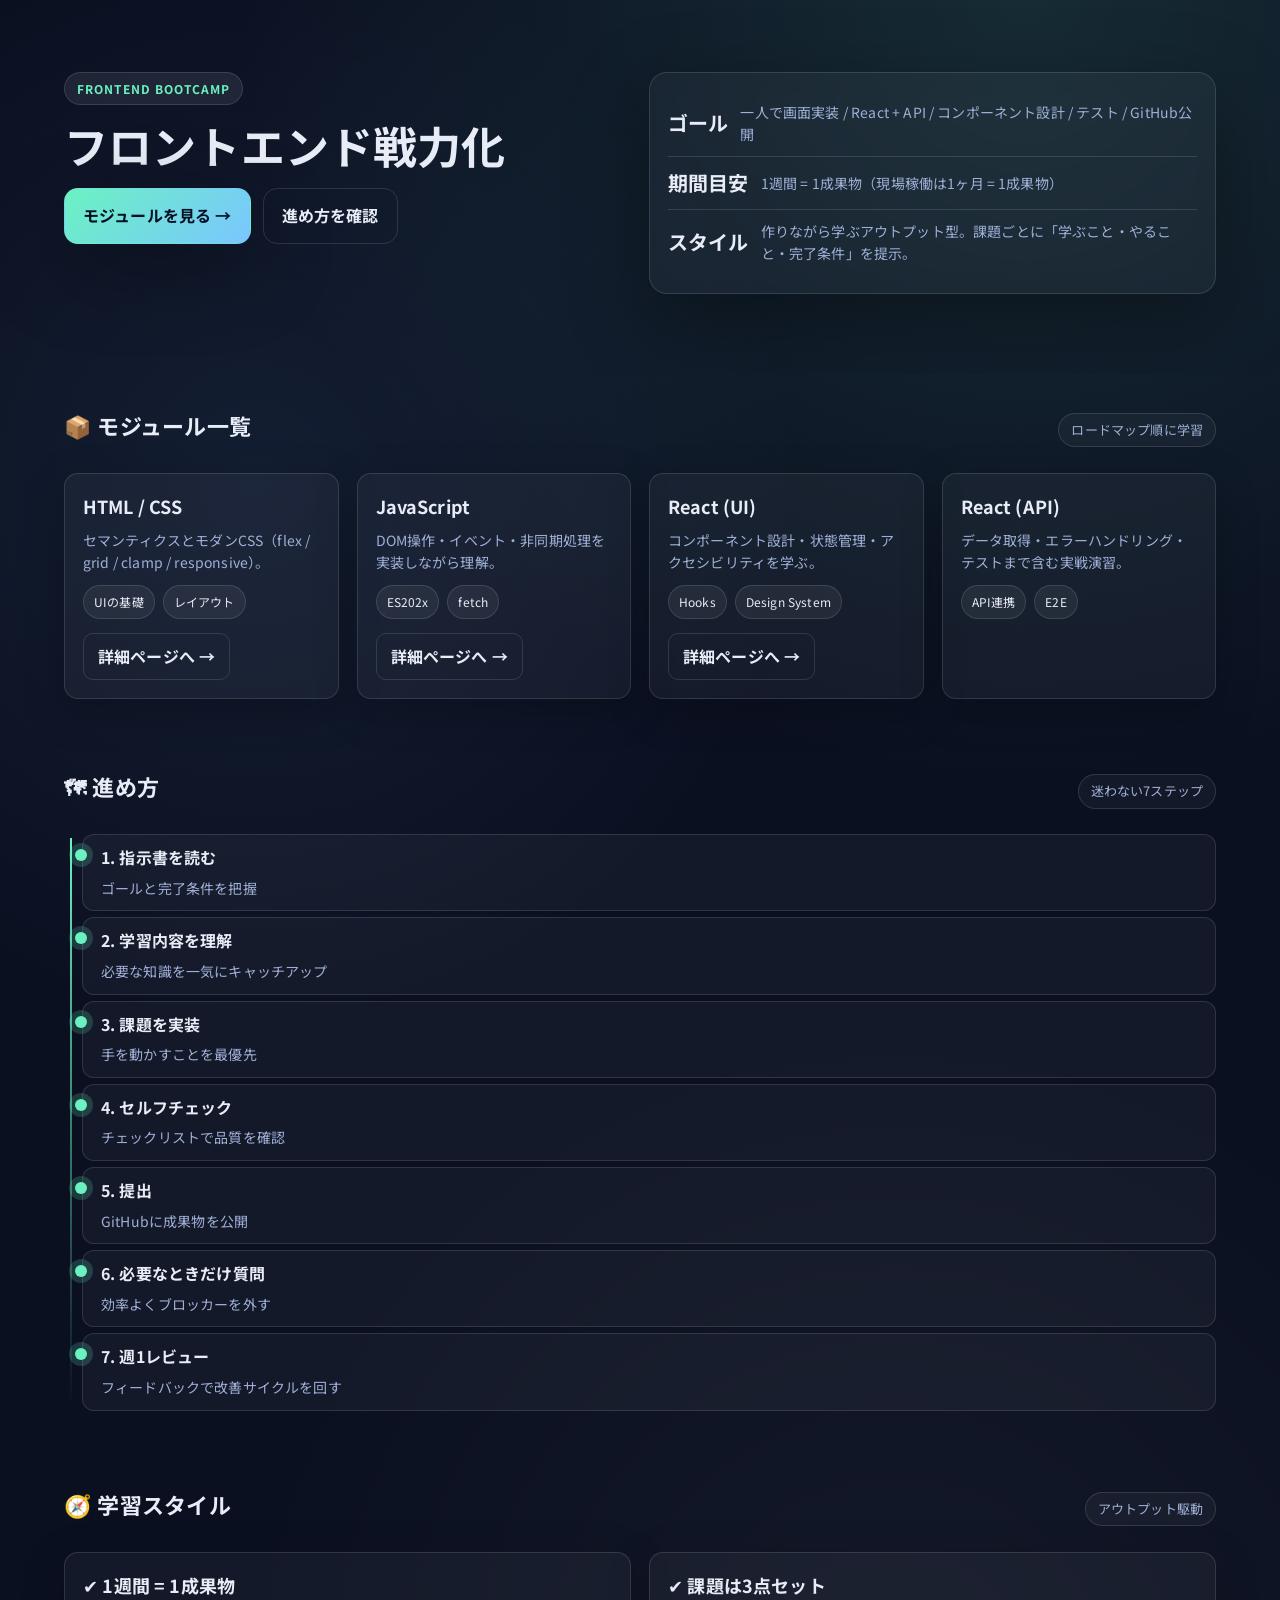
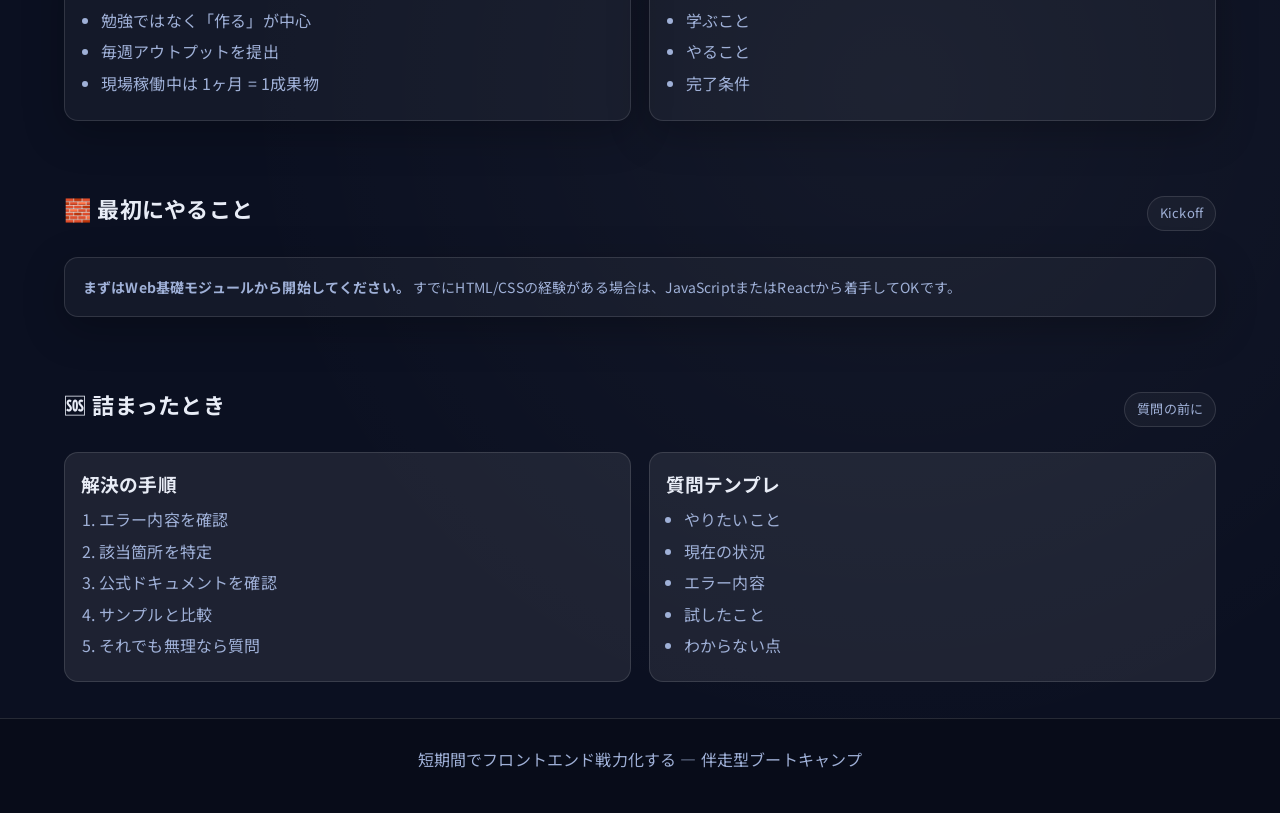
==== commit 6a6efe5e: "feat: 他のページも追加" ====
--- a/index.html
+++ b/index.html
@@ -55,11 +55,17 @@
         <h3>JavaScript</h3>
         <p>DOM操作・イベント・非同期処理を実装しながら理解。</p>
         <div class="tag-row"><span class="tag">ES202x</span><span class="tag">fetch</span></div>
+        <div class="card-footer">
+          <a class="btn-secondary" href="javascript/index.html">詳細ページへ →</a>
+        </div>
       </article>
       <article class="card">
         <h3>React (UI)</h3>
         <p>コンポーネント設計・状態管理・アクセシビリティを学ぶ。</p>
         <div class="tag-row"><span class="tag">Hooks</span><span class="tag">Design System</span></div>
+        <div class="card-footer">
+          <a class="btn-secondary" href="react-ui/index.html">詳細ページへ →</a>
+        </div>
       </article>
       <article class="card">
         <h3>React (API)</h3>
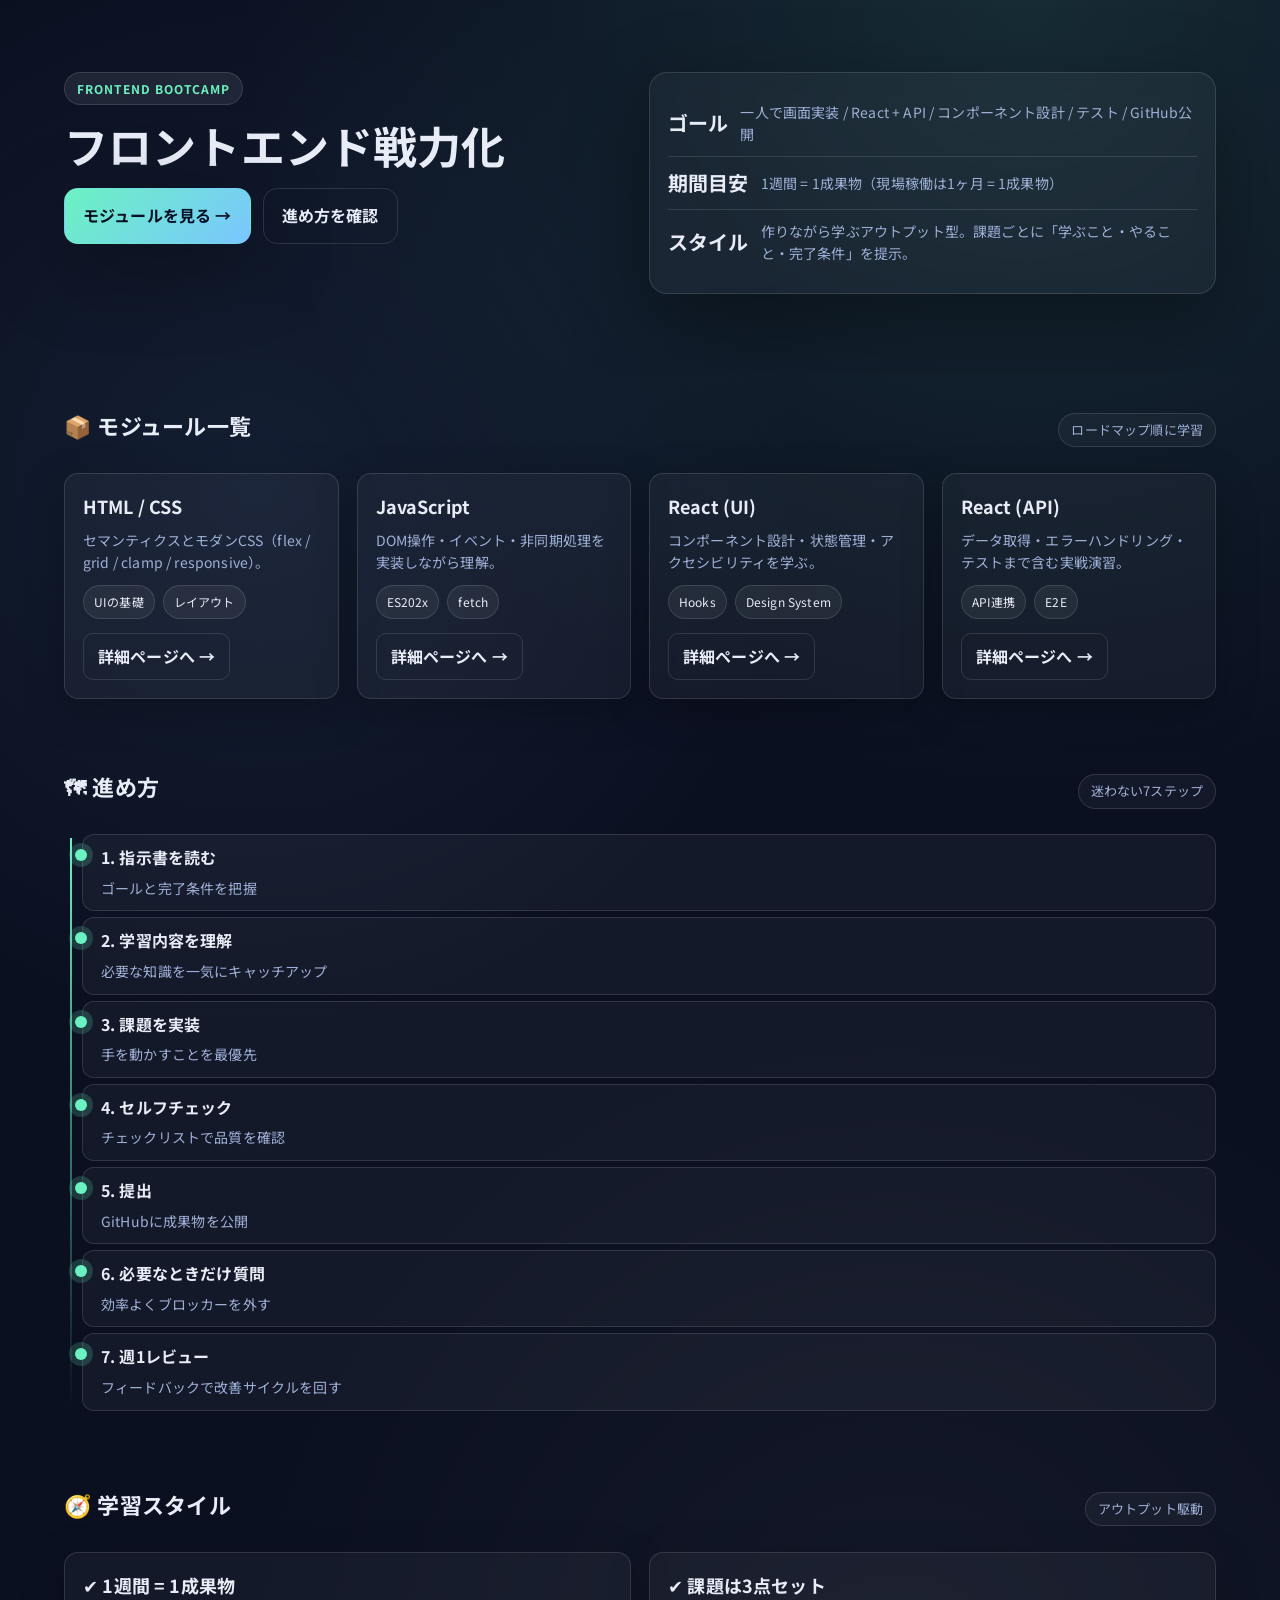
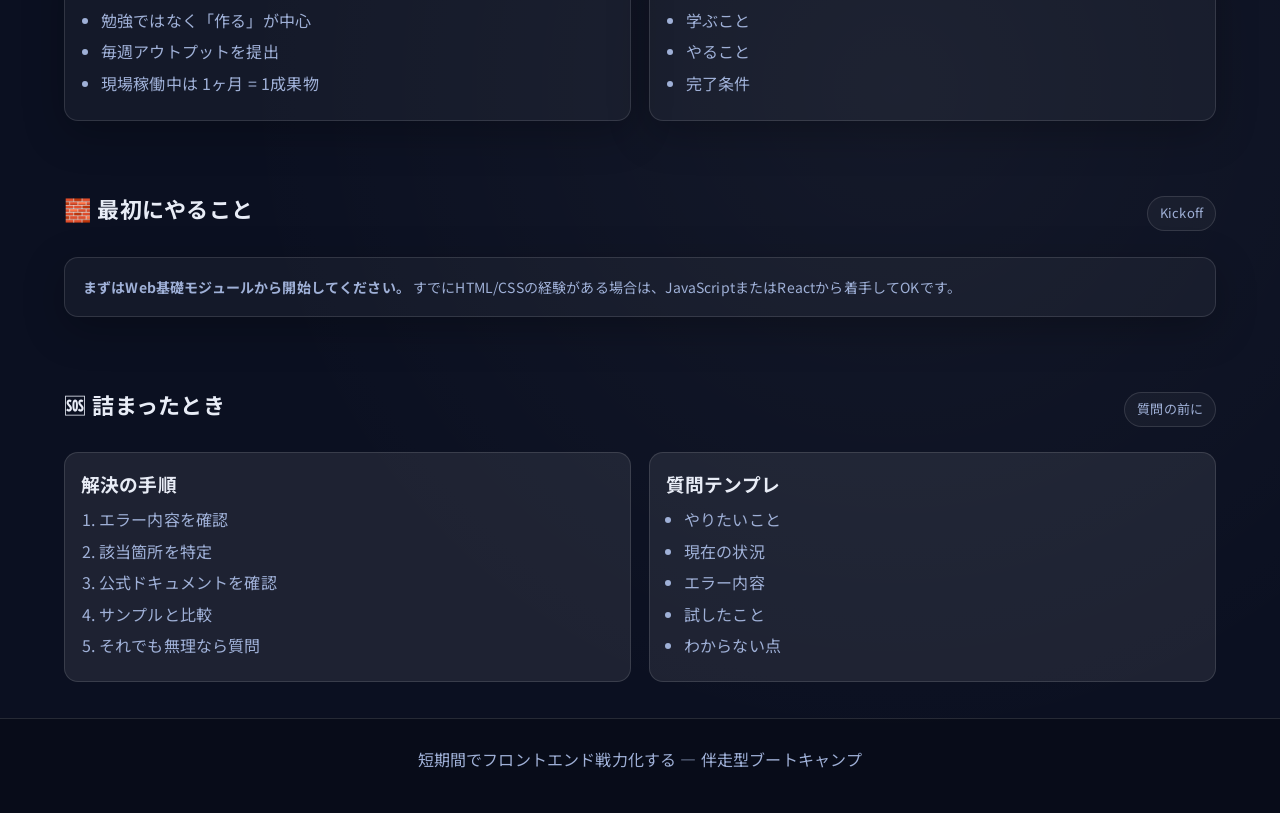
==== commit d1b4e250: "feat: react-apiも追加" ====
--- a/index.html
+++ b/index.html
@@ -71,6 +71,9 @@
         <h3>React (API)</h3>
         <p>データ取得・エラーハンドリング・テストまで含む実戦演習。</p>
         <div class="tag-row"><span class="tag">API連携</span><span class="tag">E2E</span></div>
+        <div class="card-footer">
+          <a class="btn-secondary" href="react-api/index.html">詳細ページへ →</a>
+        </div>
       </article>
     </div>
   </section>
